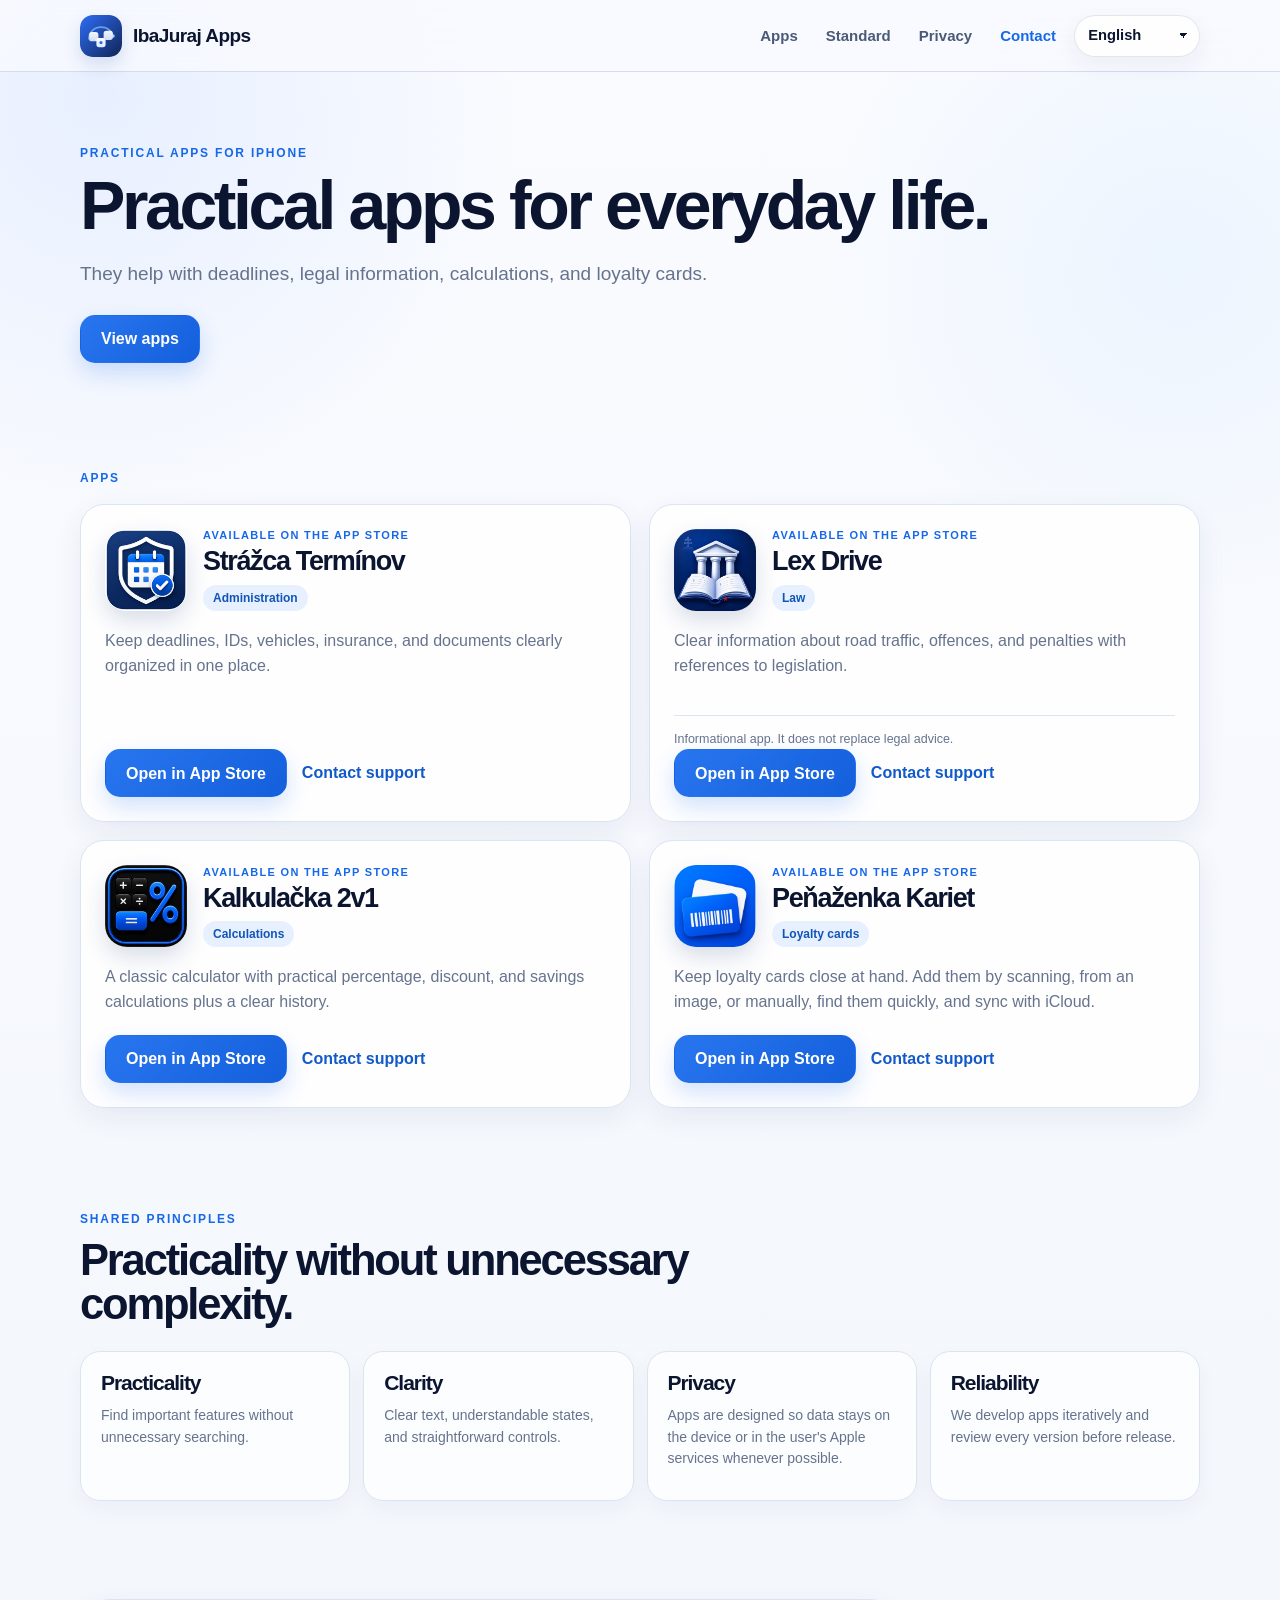
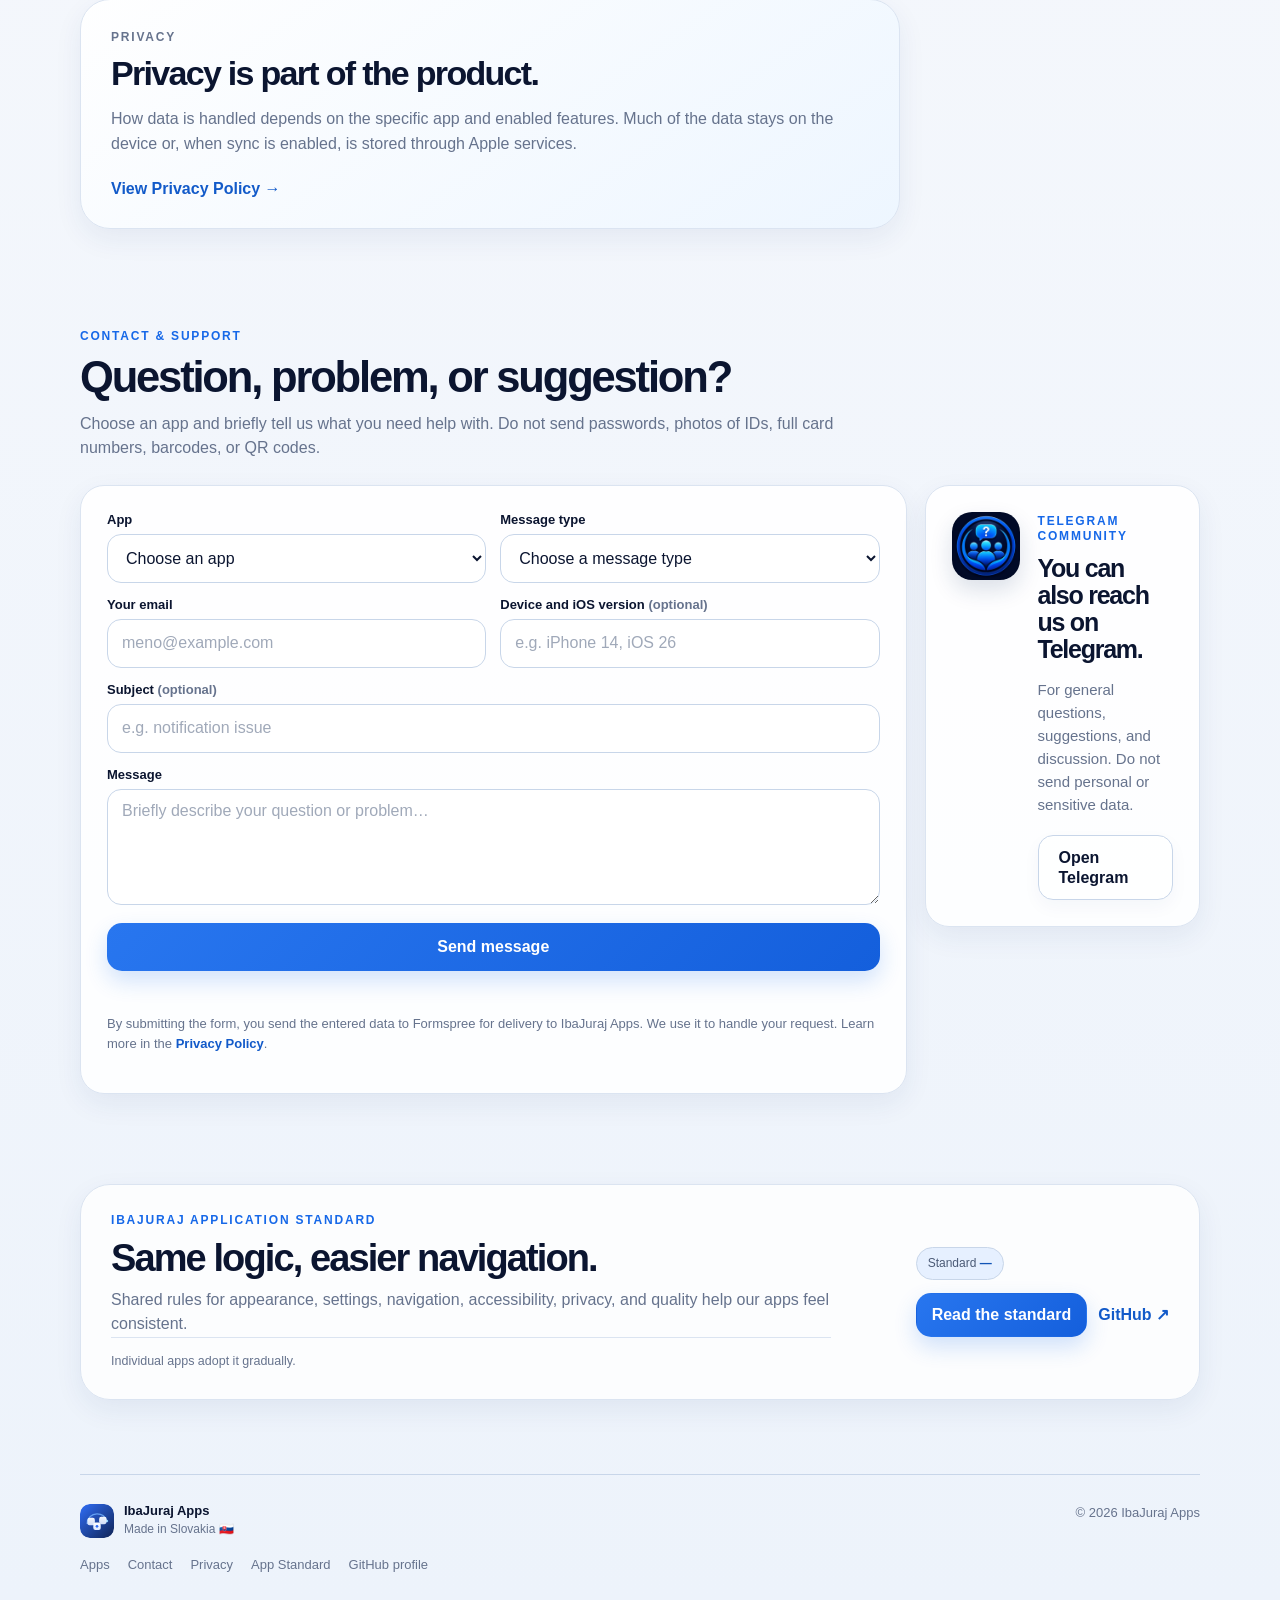
==== index.html @ 0ae75cc3 "fix(web): auto-sync active Standard version without stale static fallbacks" ====
<!DOCTYPE html>
<html lang="sk">
<head>
  <meta charset="utf-8">
  <meta name="viewport" content="width=device-width, initial-scale=1, viewport-fit=cover">
  <meta name="description" content="Praktické aplikácie na každý deň – pre termíny, právnu orientáciu, výpočty a vernostné karty.">
  <meta name="theme-color" content="#f4f7fc">
  <meta name="color-scheme" content="light">
  <meta property="og:type" content="website">
  <meta property="og:locale" content="sk_SK">
  <meta property="og:title" content="IbaJuraj Apps">
  <meta property="og:description" content="Praktické aplikácie na každý deň – pre termíny, právnu orientáciu, výpočty a vernostné karty.">
  <meta property="og:url" content="https://ibajuraj.github.io/">
  <meta property="og:image" content="https://ibajuraj.github.io/assets/ibajuraj-apps-social.png">
  <meta property="og:image:width" content="1200">
  <meta property="og:image:height" content="630">
  <meta property="og:image:alt" content="IbaJuraj Apps – praktické aplikácie pre iPhone">
  <link rel="canonical" href="https://ibajuraj.github.io/">
  <title>IbaJuraj Apps</title>
  <link rel="icon" href="assets/favicon.svg" type="image/svg+xml">
  <link rel="apple-touch-icon" href="assets/apple-touch-icon.png">
  <link rel="stylesheet" href="style.css?v=20260831-penazenka-release">
  <script src="script.js?v=20261022-standard-auto" defer></script>
  <script type="application/ld+json">
  {
    "@context": "https://schema.org",
    "@graph": [
      {
        "@type": "Organization",
        "@id": "https://ibajuraj.github.io/#organization",
        "name": "IbaJuraj Apps",
        "url": "https://ibajuraj.github.io/"
      },
      {
        "@type": "SoftwareApplication",
        "name": "Strážca Termínov",
        "operatingSystem": "iOS",
        "applicationCategory": "UtilitiesApplication",
        "description": "Majte termíny, doklady, vozidlá, poistenia a dokumenty prehľadne na jednom mieste.",
        "url": "https://apps.apple.com/sk/app/str%C3%A1%C5%BEca-term%C3%ADnov/id6779741336",
        "author": { "@id": "https://ibajuraj.github.io/#organization" },
        "offers": { "@type": "Offer", "price": "0", "priceCurrency": "EUR" }
      },
      {
        "@type": "SoftwareApplication",
        "name": "Lex Drive",
        "operatingSystem": "iOS",
        "applicationCategory": "ReferenceApplication",
        "description": "Zrozumiteľné informácie o cestnej premávke, priestupkoch a sankciách s odkazmi na právne predpisy.",
        "url": "https://apps.apple.com/sk/app/lexdrive/id6794546464?l=sk",
        "author": { "@id": "https://ibajuraj.github.io/#organization" },
        "offers": { "@type": "Offer", "price": "0", "priceCurrency": "EUR" }
      },
      {
        "@type": "SoftwareApplication",
        "name": "Kalkulačka 2v1",
        "operatingSystem": "iOS",
        "applicationCategory": "UtilitiesApplication",
        "description": "Klasická kalkulačka a praktické výpočty percent, zliav a úspor s prehľadnou históriou.",
        "url": "https://apps.apple.com/sk/app/kalkula%C4%8Dka-2v1/id6777232702",
        "author": { "@id": "https://ibajuraj.github.io/#organization" },
        "offers": { "@type": "Offer", "price": "0", "priceCurrency": "EUR" }
      },
      {
        "@type": "SoftwareApplication",
        "name": "Peňaženka Kariet",
        "operatingSystem": "iOS",
        "applicationCategory": "UtilitiesApplication",
        "description": "Majte vernostné karty vždy poruke. Pridajte ich naskenovaním, z obrázka alebo ručne a synchronizujte cez iCloud.",
        "url": "https://apps.apple.com/sk/app/pe%C5%88a%C5%BEenka-kariet/id6779166726?l=sk",
        "author": { "@id": "https://ibajuraj.github.io/#organization" },
        "offers": { "@type": "Offer", "price": "0", "priceCurrency": "EUR" }
      }
    ]
  }
  </script>
</head>
<body>
  <a class="skip-link" href="#main-content">Preskočiť na obsah</a>

  <header class="site-header" id="top">
    <nav class="nav" aria-label="Hlavná navigácia">
      <a class="brand" href="#top" aria-label="IbaJuraj Apps – úvod">
        <img src="assets/ibajuraj-logo.svg" alt="" width="44" height="44">
        <span>IbaJuraj Apps</span>
      </a>

      <button class="menu-toggle" type="button" aria-expanded="false" aria-controls="mobile-navigation">
        <span class="menu-toggle-label">Menu</span>
        <span class="menu-icon" aria-hidden="true"><i></i><i></i><i></i></span>
      </button>

      <div class="nav-links" id="mobile-navigation">
        <a href="#apps">Aplikácie</a>
        <a href="#standard">Štandard</a>
        <a href="privacy.html">Súkromie</a>
        <a class="nav-support" href="#support">Kontakt</a>
      </div>
    </nav>
  </header>

  <main id="main-content">
    <section class="section hero" aria-labelledby="hero-title">
      <div class="hero-copy">
        <p class="eyebrow">Praktické aplikácie pre iPhone</p>
        <h1 id="hero-title">Praktické aplikácie na každý deň.</h1>
        <p class="hero-text">Pomôžu s termínmi, právnou orientáciou, výpočtami aj vernostnými kartami.</p>
        <div class="hero-actions">
          <a class="button primary" href="#apps">Pozrieť aplikácie</a>
        </div>
      </div>
    </section>

    <section class="section apps-section" id="apps" aria-labelledby="apps-title">
      <h2 class="visually-hidden" id="apps-title">Aplikácie</h2>
      <p class="eyebrow apps-eyebrow">Aplikácie</p>

      <div class="app-grid">
        <article class="app-card">
          <div class="app-title-row">
            <img class="app-icon" src="assets/strazca-terminov.webp" alt="" width="82" height="82">
            <div class="app-heading-copy">
              <p class="app-status">Dostupné v App Store</p>
              <h3>Strážca Termínov</h3>
              <span class="app-pill">Administratíva</span>
            </div>
          </div>
          <p class="app-lead">Majte termíny, doklady, vozidlá, poistenia a dokumenty prehľadne na jednom mieste.</p>
          <div class="app-actions">
            <a class="button primary app-button"
               href="https://apps.apple.com/sk/app/str%C3%A1%C5%BEca-term%C3%ADnov/id6779741336"
               target="_blank" rel="noopener noreferrer">Otvoriť v App Store</a>
            <a class="support-link" href="#support" data-app="Strážca Termínov">Kontaktovať podporu</a>
          </div>
        </article>

        <article class="app-card">
          <div class="app-title-row">
            <img class="app-icon" src="assets/lexdrive.webp" alt="" width="82" height="82">
            <div class="app-heading-copy">
              <p class="app-status">Dostupné v App Store</p>
              <h3>Lex Drive</h3>
              <span class="app-pill">Právo</span>
            </div>
          </div>
          <p class="app-lead">Zrozumiteľné informácie o cestnej premávke, priestupkoch a sankciách s odkazmi na právne predpisy.</p>
          <p class="app-note">Informačná aplikácia. Nenahrádza právne poradenstvo.</p>
          <div class="app-actions">
            <a class="button primary app-button"
               href="https://apps.apple.com/sk/app/lexdrive/id6794546464?l=sk"
               target="_blank" rel="noopener noreferrer">Otvoriť v App Store</a>
            <a class="support-link" href="#support" data-app="Lex Drive">Kontaktovať podporu</a>
          </div>
        </article>

        <article class="app-card">
          <div class="app-title-row">
            <img class="app-icon" src="assets/kalkulacka-2v1.webp" alt="" width="82" height="82">
            <div class="app-heading-copy">
              <p class="app-status">Dostupné v App Store</p>
              <h3>Kalkulačka 2v1</h3>
              <span class="app-pill">Výpočty</span>
            </div>
          </div>
          <p class="app-lead">Klasická kalkulačka a praktické výpočty percent, zliav a úspor s prehľadnou históriou.</p>
          <div class="app-actions">
            <a class="button primary app-button"
               href="https://apps.apple.com/sk/app/kalkula%C4%8Dka-2v1/id6777232702"
               target="_blank" rel="noopener noreferrer">Otvoriť v App Store</a>
            <a class="support-link" href="#support" data-app="Kalkulačka 2v1">Kontaktovať podporu</a>
          </div>
        </article>

        <article class="app-card">
          <div class="app-title-row">
            <img class="app-icon" src="assets/penazenka-kariet.webp" alt="" width="82" height="82">
            <div class="app-heading-copy">
              <p class="app-status">Dostupné v App Store</p>
              <h3>Peňaženka Kariet</h3>
              <span class="app-pill">Vernostné karty</span>
            </div>
          </div>
          <p class="app-lead">Majte vernostné karty vždy poruke. Pridajte ich naskenovaním, z obrázka alebo ručne, rýchlo ich vyhľadajte a synchronizujte cez iCloud.</p>
          <div class="app-actions">
            <a class="button primary app-button"
               href="https://apps.apple.com/sk/app/pe%C5%88a%C5%BEenka-kariet/id6779166726?l=sk"
               target="_blank" rel="noopener noreferrer">Otvoriť v App Store</a>
            <a class="support-link" href="#support" data-app="Peňaženka Kariet">Kontaktovať podporu</a>
          </div>
        </article>
      </div>
    </section>

    <section class="section principles-section" id="principles" aria-labelledby="principles-title">
      <div class="section-heading compact-heading">
        <div>
          <p class="eyebrow">Spoločné princípy</p>
          <h2 id="principles-title">Praktickosť bez zbytočnej zložitosti.</h2>
        </div>
      </div>
      <div class="principles-grid">
        <article class="principle-card"><h3>Praktickosť</h3><p>Dôležité funkcie nájdete bez zbytočného hľadania.</p></article>
        <article class="principle-card"><h3>Zrozumiteľnosť</h3><p>Jasné texty, zrozumiteľné stavy a prehľadné ovládanie.</p></article>
        <article class="principle-card"><h3>Súkromie</h3><p>Aplikácie sú navrhnuté tak, aby údaje zostávali podľa možnosti v zariadení alebo v používateľových službách Apple.</p></article>
        <article class="principle-card"><h3>Spoľahlivosť</h3><p>Aplikácie vyvíjame postupne a každú verziu pred vydaním kontrolujeme.</p></article>
      </div>
    </section>

    <section class="section privacy-section" aria-label="Ochrana súkromia">
      <article class="privacy-card">
        <p class="eyebrow">Ochrana súkromia</p>
        <h2>Súkromie je súčasť produktu.</h2>
        <p>Spôsob práce s údajmi závisí od konkrétnej aplikácie a zapnutých funkcií. Mnohé údaje zostávajú v zariadení alebo sa pri zapnutej synchronizácii ukladajú prostredníctvom služieb Apple.</p>
        <a class="text-link" href="privacy.html">Zobraziť zásady ochrany súkromia →</a>
      </article>
    </section>

    <section class="section support-section" id="support" aria-labelledby="support-title">
      <div class="support-heading">
        <p class="eyebrow">Kontakt a podpora</p>
        <h2 id="support-title">Otázka, problém alebo návrh?</h2>
        <p>Vyberte aplikáciu a stručne nám napíšte, s čím potrebujete pomôcť. Neposielajte heslá, fotografie dokladov, celé čísla kariet ani čiarové alebo QR kódy.</p>
      </div>

      <div class="support-grid">
        <form class="support-form" id="contact-form" action="https://formspree.io/f/xnjeland" method="POST">
          <input type="hidden" name="_subject" value="Nová správa z webu IbaJuraj Apps">
          <input class="honeypot" type="text" name="_gotcha" tabindex="-1" autocomplete="off" aria-hidden="true">

          <div class="form-two-columns">
            <div class="form-row">
              <label for="app">Aplikácia</label>
              <select id="app" name="aplikacia" required>
                <option value="">Vyberte aplikáciu</option>
                <option value="Strážca Termínov">Strážca Termínov</option>
                <option value="Lex Drive">Lex Drive</option>
                <option value="Kalkulačka 2v1">Kalkulačka 2v1</option>
                <option value="Peňaženka Kariet">Peňaženka Kariet</option>
                <option value="Všeobecná otázka">Všeobecná otázka</option>
              </select>
            </div>

            <div class="form-row">
              <label for="message-type">Typ správy</label>
              <select id="message-type" name="typ_spravy" required>
                <option value="">Vyberte typ správy</option>
                <option value="Otázka k používaniu">Otázka k používaniu</option>
                <option value="Technický problém">Technický problém</option>
                <option value="Nesprávny údaj alebo obsah">Nesprávny údaj alebo obsah</option>
                <option value="Návrh na zlepšenie">Návrh na zlepšenie</option>
                <option value="Ochrana súkromia">Ochrana súkromia</option>
                <option value="Iné">Iné</option>
              </select>
            </div>
          </div>

          <div class="form-two-columns">
            <div class="form-row">
              <label for="email">Váš e-mail</label>
              <input id="email" name="email" type="email" autocomplete="email" placeholder="meno@example.com" required>
            </div>
            <div class="form-row">
              <label for="device">Zariadenie a verzia iOS <span>(nepovinné)</span></label>
              <input id="device" name="zariadenie_a_ios" type="text" placeholder="Napr. iPhone 14, iOS 26">
            </div>
          </div>

          <div class="form-row">
            <label for="subject">Predmet <span>(nepovinné)</span></label>
            <input id="subject" name="predmet" type="text" maxlength="120" placeholder="Napr. problém s upozornením">
          </div>

          <div class="form-row">
            <label for="message">Správa</label>
            <textarea id="message" name="sprava" rows="4" placeholder="Stručne opíšte svoju otázku alebo problém…" required></textarea>
          </div>

          <button class="button primary submit-button" type="submit"><span class="button-label">Odoslať správu</span></button>
          <p class="form-status" id="form-status" role="status" aria-live="polite"></p>
          <p class="noscript-note">Odoslaním formulára odošlete uvedené údaje službe Formspree na doručenie IbaJuraj Apps. Použijeme ich na vybavenie vašej požiadavky. Viac nájdete v <a class="text-link" href="privacy.html">zásadách ochrany súkromia</a>.</p>
          <noscript><p class="noscript-note">Po odoslaní budete presmerovaní na potvrdenie služby Formspree.</p></noscript>
        </form>

        <aside class="telegram-card">
          <img class="telegram-icon" src="assets/telegram-support.webp" alt="Ikona komunity a podpory" width="74" height="74">
          <div>
            <p class="eyebrow">Telegram komunita</p>
            <h3>Napíšte nám aj cez Telegram.</h3>
            <p>Na bežné otázky, návrhy a diskusiu. Neposielajte osobné ani citlivé údaje.</p>
            <a class="button secondary" href="https://t.me/+mEtAJXPMUF9mZjI0" target="_blank" rel="noopener noreferrer">Otvoriť Telegram</a>
          </div>
        </aside>
      </div>
    </section>

    <section class="section developer-standard-section" id="standard" aria-labelledby="standard-title">
      <article class="standard-card">
        <div class="standard-copy">
          <p class="eyebrow">IbaJuraj Application Standard</p>
          <h2 id="standard-title">Rovnaká logika, jednoduchšia orientácia.</h2>
          <p>Spoločné pravidlá pre vzhľad, nastavenia, navigáciu, prístupnosť, súkromie a kvalitu pomáhajú, aby sa naše aplikácie ovládali podobne.</p>
          <p class="app-note">Jednotlivé aplikácie ho zavádzajú postupne.</p>
        </div>
        <div class="standard-meta">
          <div class="version-badge">Štandard <strong data-standard-version aria-live="polite">…</strong></div>
          <div class="standard-actions">
            <a class="button primary" data-standard-document
               href="https://github.com/IbaJuraj/ibajuraj-application-standard/blob/main/IBAJURAJ_APPLICATION_STANDARD.md"
               target="_blank" rel="noopener noreferrer">Prečítať štandard</a>
            <a class="text-link" href="https://github.com/IbaJuraj/ibajuraj-application-standard"
               target="_blank" rel="noopener noreferrer">GitHub ↗</a>
          </div>
        </div>
      </article>
    </section>
  </main>

  <button class="back-to-top" id="back-to-top" type="button" aria-label="Späť hore">↑</button>

  <footer class="footer">
    <div class="footer-brand">
      <img src="assets/ibajuraj-logo.svg" alt="" width="36" height="36">
      <div><strong>IbaJuraj Apps</strong><p>Vytvorené na Slovensku 🇸🇰</p></div>
    </div>
    <div class="footer-meta">
      <p>© <span id="current-year">2026</span> IbaJuraj Apps</p>
    </div>
    <div class="footer-links">
      <a href="#apps">Aplikácie</a>
      <a href="#support">Kontakt</a>
      <a href="privacy.html">Ochrana súkromia</a>
      <a href="https://github.com/IbaJuraj/ibajuraj-application-standard" target="_blank" rel="noopener noreferrer">Štandard aplikácií</a>
      <a href="https://github.com/IbaJuraj" target="_blank" rel="noopener noreferrer">GitHub profil</a>
    </div>
  </footer>
</body>
</html>
---- style.css ----
:root {
  --bg: #f4f7fc;
  --bg-deep: #edf3fb;
  --surface: rgba(255,255,255,.90);
  --surface-solid: #fff;
  --text: #0b1530;
  --muted: #66738d;
  --muted-strong: #4b5a76;
  --line: #dbe4f1;
  --line-strong: #c8d6e9;
  --blue: #1668e8;
  --blue-hover: #0b58cf;
  --blue-soft: #e6f0ff;
  --navy: #0b214d;
  --green: #27c66d;
  --orange: #d87916;
  --shadow-sm: 0 10px 28px rgba(26,63,115,.07);
  --shadow-md: 0 20px 54px rgba(26,63,115,.12);
  --radius-sm: 17px;
  --radius-md: 24px;
  --radius-lg: 30px;
  --container: 1120px;
  --header-height: 72px;
}

* { box-sizing: border-box; }
html { scroll-behavior: smooth; scroll-padding-top: calc(var(--header-height) + 18px); }
body {
  margin: 0;
  min-width: 320px;
  color: var(--text);
  background:
    radial-gradient(circle at 8% 3%, rgba(93,145,255,.11), transparent 26rem),
    radial-gradient(circle at 92% 8%, rgba(81,169,255,.07), transparent 22rem),
    linear-gradient(180deg, #f9fbff 0%, var(--bg) 48%, var(--bg-deep) 100%);
  font-family: -apple-system, BlinkMacSystemFont, "SF Pro Display", "SF Pro Text", "Segoe UI", sans-serif;
  -webkit-font-smoothing: antialiased;
  text-rendering: optimizeLegibility;
}
body.menu-open { overflow: hidden; }
img { display: block; max-width: 100%; }
a { color: inherit; }
button, input, select, textarea { font: inherit; }
button, a { -webkit-tap-highlight-color: transparent; }

.visually-hidden {
  position: absolute !important;
  width: 1px !important;
  height: 1px !important;
  padding: 0 !important;
  margin: -1px !important;
  overflow: hidden !important;
  clip: rect(0, 0, 0, 0) !important;
  white-space: nowrap !important;
  border: 0 !important;
}

.skip-link {
  position: fixed;
  top: 10px;
  left: 10px;
  z-index: 9999;
  transform: translateY(-160%);
  padding: 11px 15px;
  border-radius: 12px;
  background: var(--navy);
  color: #fff;
  text-decoration: none;
  font-weight: 750;
}
.skip-link:focus { transform: translateY(0); }

.site-header {
  position: sticky;
  top: 0;
  z-index: 100;
  height: var(--header-height);
  border-bottom: 1px solid rgba(197,211,230,.72);
  background: rgba(248,250,255,.86);
  backdrop-filter: blur(22px) saturate(150%);
  -webkit-backdrop-filter: blur(22px) saturate(150%);
}
.nav {
  position: relative;
  width: min(calc(100% - 40px), var(--container));
  height: 100%;
  margin: 0 auto;
  display: flex;
  align-items: center;
  justify-content: space-between;
  gap: 24px;
}
.brand {
  display: inline-flex;
  align-items: center;
  gap: 11px;
  color: var(--text);
  text-decoration: none;
  font-size: 19px;
  font-weight: 820;
  letter-spacing: -.03em;
  white-space: nowrap;
}
.brand img { width: 42px; height: 42px; border-radius: 13px; box-shadow: 0 8px 18px rgba(20,77,168,.16); }
.nav-links { display: flex; align-items: center; gap: 4px; }
.nav-links a {
  padding: 9px 12px;
  border-radius: 12px;
  color: var(--muted-strong);
  text-decoration: none;
  font-size: 15px;
  font-weight: 680;
  transition: color .18s ease, background .18s ease;
}
.nav-links a:hover, .nav-links a:focus-visible { color: var(--text); background: rgba(22,104,232,.08); outline: none; }
.nav-links .nav-support { color: var(--blue); }
.menu-toggle { display: none; }

main { overflow: clip; }
.section {
  width: min(calc(100% - 40px), var(--container));
  margin-inline: auto;
  padding-block: 62px;
}
.eyebrow {
  margin: 0 0 11px;
  color: var(--blue);
  font-size: 12px;
  font-weight: 840;
  letter-spacing: .15em;
  line-height: 1.25;
  text-transform: uppercase;
}
h1, h2, h3, p { overflow-wrap: break-word; }
h1, h2, h3 { margin-top: 0; letter-spacing: -.05em; }
h1 { margin-bottom: 20px; font-size: clamp(52px, 6vw, 76px); line-height: .98; }
h2 { margin-bottom: 15px; font-size: clamp(34px, 3.7vw, 48px); line-height: 1.02; }
h3 { margin-bottom: 8px; font-size: 25px; line-height: 1.08; }
p { line-height: 1.54; }

.hero {
  padding-top: 86px;
  padding-bottom: 58px;
}
.hero-copy { max-width: 940px; }
.hero-text { max-width: 760px; margin: 0; color: var(--muted); font-size: 19px; }
.hero-actions, .standard-actions { display: flex; flex-wrap: wrap; gap: 11px; margin-top: 27px; }
.button {
  min-height: 48px;
  padding: 12px 20px;
  border: 1px solid transparent;
  border-radius: 15px;
  display: inline-flex;
  align-items: center;
  justify-content: center;
  gap: 8px;
  color: var(--text);
  text-decoration: none;
  font-weight: 780;
  line-height: 1.2;
  cursor: pointer;
  transition: transform .18s ease, background .18s ease, border-color .18s ease, box-shadow .18s ease;
}
@media (hover: hover) {
  .button:hover { transform: translateY(-2px); }
}
.button:focus-visible { outline: 3px solid rgba(22,104,232,.23); outline-offset: 3px; }
.button.primary { color: #fff; background: linear-gradient(135deg, #2876ef, #145fdc); box-shadow: 0 10px 22px rgba(22,104,232,.19); }
.button.primary:hover { background: linear-gradient(135deg, #1d6ce7, #0e55c9); }
.button.secondary { border-color: var(--line-strong); background: rgba(255,255,255,.78); box-shadow: 0 7px 18px rgba(26,63,115,.04); }
.button.secondary:hover { border-color: #a9bedc; background: #fff; }

.section-heading {
  margin-bottom: 25px;
  display: grid;
  grid-template-columns: 1.2fr .7fr;
  gap: 46px;
  align-items: end;
}
.section-heading h2 { margin-bottom: 0; }
.section-heading > p, .section-heading > div + p { margin: 0 0 3px; color: var(--muted); font-size: 16px; }
.compact-heading { max-width: 820px; display: block; }
.apps-eyebrow { margin-bottom: 18px; }

.app-grid { display: grid; grid-template-columns: 1fr 1fr; gap: 18px; }
.app-card {
  min-width: 0;
  padding: 24px;
  border: 1px solid var(--line);
  border-radius: var(--radius-md);
  background: rgba(255,255,255,.88);
  box-shadow: var(--shadow-sm);
  display: flex;
  flex-direction: column;
  transition: transform .2s ease, box-shadow .2s ease, border-color .2s ease;
}
@media (hover: hover) {
  .app-card:hover { transform: translateY(-3px); box-shadow: var(--shadow-md); border-color: #bfd1ea; }
}
.app-card-development { background: linear-gradient(145deg, rgba(239,246,255,.94), rgba(255,255,255,.9)); border-color: #c4d8f5; }
.app-title-row { display: flex; align-items: center; gap: 16px; }
.app-icon { width: 82px; height: 82px; flex: 0 0 auto; border-radius: 22px; box-shadow: 0 10px 22px rgba(17,53,104,.16); }
.app-heading-copy { min-width: 0; }
.app-status { margin: 0 0 5px; color: var(--blue); font-size: 11px; line-height: 1.2; font-weight: 840; letter-spacing: .12em; text-transform: uppercase; }
.app-status-development { color: var(--orange); }
.app-title-row h3 { margin-bottom: 8px; font-size: 27px; }
.app-pill { display: inline-flex; padding: 6px 10px; border-radius: 999px; background: var(--blue-soft); color: #1255b6; font-size: 12px; font-weight: 780; }
.app-lead { margin: 18px 0 20px; color: var(--muted); font-size: 16px; }
.app-actions { margin-top: auto; display: flex; flex-wrap: wrap; align-items: center; gap: 10px 15px; }
.app-button { min-width: 174px; }
.support-link, .text-link { color: #125ac9; text-decoration: none; font-weight: 770; }
.support-link:hover, .text-link:hover { text-decoration: underline; text-underline-offset: 4px; }
.app-note { margin: 17px 0 0; padding-top: 14px; border-top: 1px solid var(--line); color: var(--muted); font-size: 12.5px; }

.principles-section { padding-top: 54px; padding-bottom: 46px; }
.principles-grid { display: grid; grid-template-columns: repeat(4, 1fr); gap: 13px; }
.principle-card { min-height: 150px; padding: 20px; border: 1px solid var(--line); border-radius: 20px; background: rgba(255,255,255,.77); box-shadow: 0 8px 22px rgba(26,63,115,.045); }
.principle-card h3 { margin: 0 0 10px; font-size: 21px; }
.principle-card p { margin: 0; color: var(--muted); font-size: 14px; }

.privacy-section { padding-top: 26px; padding-bottom: 24px; }
.standard-card, .privacy-card { border-radius: var(--radius-lg); }
.standard-card {
  padding: 28px 30px;
  border: 1px solid var(--line);
  background: rgba(255,255,255,.82);
  box-shadow: var(--shadow-sm);
  display: grid;
  grid-template-columns: minmax(0, 1fr) auto;
  gap: 28px;
  align-items: center;
}
.version-badge { width: fit-content; padding: 7px 11px; border: 1px solid var(--line-strong); border-radius: 999px; background: var(--blue-soft); color: var(--muted-strong); font-size: 12px; line-height: 1.35; }
.version-badge strong { color: #1255b6; }
.standard-copy { max-width: 720px; }
.standard-card h2 { margin-bottom: 10px; font-size: clamp(27px, 3vw, 38px); }
.standard-card p:not(.eyebrow) { margin: 0; color: var(--muted); }
.standard-meta { min-width: 220px; display: grid; gap: 13px; justify-items: start; }
.standard-actions { margin-top: 0; align-items: center; }
.standard-actions .button { min-height: 44px; padding: 10px 15px; }
.developer-standard-section { padding-top: 22px; padding-bottom: 42px; }
.privacy-card { max-width: 820px; padding: 30px; border: 1px solid var(--line); background: linear-gradient(145deg, rgba(255,255,255,.94), rgba(237,246,255,.92)); box-shadow: var(--shadow-sm); }
.privacy-card h2 { font-size: 34px; }
.privacy-card p { color: var(--muted); }
.privacy-card .text-link { display: inline-block; margin-top: 8px; }

.support-section { padding-top: 48px; padding-bottom: 38px; }
.support-heading { margin-bottom: 24px; max-width: 820px; }
.support-heading h2 { margin-bottom: 12px; }
.support-heading > p:last-child { max-width: 760px; margin: 0; color: var(--muted); font-size: 16px; }
.support-grid { display: grid; grid-template-columns: minmax(0, 1.5fr) minmax(260px, .5fr); gap: 18px; align-items: start; }
.support-form, .telegram-card { border: 1px solid var(--line); border-radius: var(--radius-md); background: rgba(255,255,255,.9); box-shadow: var(--shadow-sm); }
.support-form { padding: 26px; }
.form-two-columns { display: grid; grid-template-columns: 1fr 1fr; gap: 14px; }
.form-row { margin-bottom: 14px; }
.form-row label { display: block; margin-bottom: 7px; font-size: 13px; font-weight: 780; }
.form-row label span { color: var(--muted); font-weight: 600; }
.form-row input, .form-row select, .form-row textarea {
  width: 100%;
  min-height: 49px;
  padding: 12px 14px;
  border: 1.5px solid var(--line-strong);
  border-radius: 14px;
  background: rgba(255,255,255,.94);
  color: var(--text);
  outline: none;
  transition: border .18s ease, box-shadow .18s ease, background .18s ease;
}
.form-row textarea { min-height: 116px; resize: vertical; }
.form-row input:focus, .form-row select:focus, .form-row textarea:focus { border-color: var(--blue); box-shadow: 0 0 0 4px rgba(22,104,232,.1); background: #fff; }
.form-row input::placeholder, .form-row textarea::placeholder { color: #a0a9b9; }
.submit-button { width: 100%; border: 0; }
.submit-button:disabled { opacity: .58; cursor: wait; transform: none; }
.form-status { min-height: 20px; margin: 10px 0 0; font-size: 13px; font-weight: 650; }
.form-status.success { color: #147b45; }
.form-status.error { color: #b3261e; }
.honeypot { position: absolute !important; left: -9999px !important; width: 1px !important; height: 1px !important; opacity: 0 !important; }
.noscript-note { color: var(--muted); font-size: 13px; }
.telegram-card { padding: 26px; display: flex; gap: 18px; align-items: flex-start; }
.telegram-icon { width: 68px; height: 68px; flex: 0 0 auto; border-radius: 20px; box-shadow: 0 10px 22px rgba(17,53,104,.15); }
.telegram-card .eyebrow { margin-top: 2px; }
.telegram-card h3 { font-size: 25px; }
.telegram-card p:not(.eyebrow) { color: var(--muted); font-size: 15px; }
.telegram-card .button { margin-top: 4px; }
.telegram-actions { display: flex; flex-wrap: wrap; gap: 10px; align-items: stretch; }
.telegram-actions .button { min-width: 175px; text-align: center; white-space: normal; }

.back-to-top {
  position: fixed;
  right: max(20px, calc((100vw - var(--container)) / 2 - 66px));
  bottom: 22px;
  z-index: 80;
  width: 46px;
  height: 46px;
  border: 0;
  border-radius: 50%;
  background: #111b34;
  color: #fff;
  font-size: 21px;
  box-shadow: 0 11px 24px rgba(8,22,51,.22);
  cursor: pointer;
  opacity: 0;
  pointer-events: none;
  transform: translateY(10px);
  transition: opacity .18s ease, transform .18s ease, background .18s ease;
}
.back-to-top.is-visible { opacity: 1; pointer-events: auto; transform: translateY(0); }
.back-to-top:hover { background: var(--blue); }

.footer {
  width: min(calc(100% - 40px), var(--container));
  margin: 18px auto 0;
  padding: 28px 0 calc(32px + env(safe-area-inset-bottom));
  border-top: 1px solid var(--line-strong);
  display: grid;
  grid-template-columns: 1fr auto;
  gap: 18px 36px;
  color: var(--muted);
  font-size: 13px;
}
.footer-brand { display: flex; align-items: center; gap: 10px; color: var(--text); }
.footer-brand img { width: 34px; height: 34px; border-radius: 10px; }
.footer-brand strong { display: block; }
.footer-brand p { margin: 2px 0 0; color: var(--muted); font-size: 12px; }
.footer-meta { text-align: right; }
.footer-meta p { margin: 0; line-height: 1.5; }
.footer-links { grid-column: 1 / -1; display: flex; flex-wrap: wrap; gap: 10px 18px; }
.footer-links a { color: var(--muted); text-decoration: none; }
.footer-links a:hover { color: var(--blue); }

/* Privacy */
.legal-page { min-height: calc(100vh - var(--header-height)); }
.legal-hero { padding-top: 66px; padding-bottom: 24px; }
.legal-hero h1 { max-width: 820px; font-size: clamp(48px, 5vw, 66px); }
.legal-intro { max-width: 760px; margin: 0; color: var(--muted); font-size: 18px; }
.legal-grid { padding-top: 22px; display: grid; grid-template-columns: 1fr 1fr; gap: 16px; }
.legal-card { padding: 26px; border: 1px solid var(--line); border-radius: var(--radius-md); background: rgba(255,255,255,.88); box-shadow: var(--shadow-sm); }
.legal-card h2 { margin-bottom: 9px; font-size: 27px; }
.legal-card p { margin: 0; color: var(--muted); font-size: 15px; }
.legal-card ul { margin: 14px 0 0; padding-left: 21px; color: var(--muted); }
.legal-card li { padding-left: 3px; font-size: 15px; line-height: 1.55; }
.legal-card li + li { margin-top: 7px; }
.legal-card-wide { grid-column: 1 / -1; }
.legal-status { display: inline-flex; margin-bottom: 12px; padding: 6px 9px; border-radius: 999px; background: #fff4df; color: #8a5415; font-size: 11px; font-weight: 820; letter-spacing: .08em; text-transform: uppercase; }
.legal-updated { width: min(calc(100% - 40px), var(--container)); margin: 0 auto; padding: 8px 0 20px; color: var(--muted); font-size: 13px; }

@media (max-width: 960px) {
  .section-heading { grid-template-columns: 1fr; gap: 10px; align-items: start; }
  .principles-grid { grid-template-columns: 1fr 1fr; }
  .support-grid { grid-template-columns: 1fr; }
  .telegram-card { align-items: center; }
  .standard-card { grid-template-columns: 1fr; gap: 20px; }
  .standard-meta { min-width: 0; }
}

@media (max-width: 760px) {
  :root { --header-height: 70px; --radius-lg: 27px; }
  .site-header { padding-left: env(safe-area-inset-left); padding-right: env(safe-area-inset-right); }
  .nav { width: min(calc(100% - 30px), var(--container)); }
  .brand { font-size: 18px; }
  .brand img { width: 41px; height: 41px; }
  .menu-toggle {
    display: inline-flex;
    align-items: center;
    gap: 9px;
    min-height: 44px;
    padding: 9px 12px;
    border: 1px solid var(--line);
    border-radius: 13px;
    background: rgba(255,255,255,.82);
    color: var(--text);
    font-size: 14px;
    font-weight: 740;
  }
  .menu-icon { width: 19px; display: grid; gap: 4px; }
  .menu-icon i { display: block; width: 100%; height: 2px; border-radius: 4px; background: currentColor; transition: transform .18s ease, opacity .18s ease; }
  .menu-toggle[aria-expanded="true"] .menu-icon i:nth-child(1) { transform: translateY(6px) rotate(45deg); }
  .menu-toggle[aria-expanded="true"] .menu-icon i:nth-child(2) { opacity: 0; }
  .menu-toggle[aria-expanded="true"] .menu-icon i:nth-child(3) { transform: translateY(-6px) rotate(-45deg); }
  .nav-links {
    position: fixed;
    top: calc(var(--header-height) + 8px);
    left: 15px;
    right: 15px;
    padding: 11px;
    border: 1px solid var(--line);
    border-radius: 19px;
    background: rgba(255,255,255,.98);
    box-shadow: var(--shadow-md);
    display: grid;
    gap: 2px;
    opacity: 0;
    visibility: hidden;
    pointer-events: none;
    transform: translateY(-8px) scale(.98);
    transform-origin: top right;
    transition: opacity .18s ease, transform .18s ease, visibility .18s ease;
    max-height: calc(100dvh - var(--header-height) - 24px);
    overflow-y: auto;
    overscroll-behavior: contain;
  }
  .nav-links.is-open { opacity: 1; visibility: visible; pointer-events: auto; transform: translateY(0) scale(1); }
  .nav-links a { min-height: 46px; padding: 12px 13px; display: flex; align-items: center; font-size: 16px; }
  .nav-links .nav-support { margin-top: 3px; background: var(--blue); color: #fff; justify-content: center; }

  .section { width: min(calc(100% - 28px), var(--container)); padding-block: 46px; }
  .hero { padding-top: 46px; padding-bottom: 34px; }
  h1 { font-size: clamp(40px, 10.8vw, 52px); line-height: 1; margin-bottom: 17px; }
  h2 { font-size: clamp(31px, 8.8vw, 40px); }
  h3 { font-size: 23px; }
  .hero-text { font-size: 17px; }
  .hero-actions { display: grid; grid-template-columns: 1fr; margin-top: 22px; }
  .hero-actions .button { width: 100%; }

  .section-heading { margin-bottom: 20px; }
  .section-heading > p, .section-heading > div + p { font-size: 15px; }
  .app-grid { grid-template-columns: 1fr; gap: 14px; }
  .app-card { padding: 19px; }
  .app-title-row { gap: 13px; }
  .app-icon { width: 70px; height: 70px; border-radius: 20px; }
  .app-title-row h3 { font-size: 24px; }
  .app-status { font-size: 10px; }
  .app-lead { margin: 17px 0 18px; font-size: 15px; }
  .app-actions { display: grid; grid-template-columns: 1fr; text-align: center; }
  .app-button { width: 100%; min-width: 0; }
  .support-link { padding: 6px; }

  .principles-section { padding-top: 40px; padding-bottom: 34px; }
  .principles-grid { grid-template-columns: 1fr 1fr; gap: 10px; }
  .principle-card { min-height: 148px; padding: 17px; }
  .principle-card h3 { font-size: 19px; }
  .principle-card p { font-size: 13px; }

  .privacy-section { padding-top: 12px; padding-bottom: 16px; }
  .standard-card, .privacy-card { padding: 22px; }
  .standard-card h2, .privacy-card h2 { font-size: 31px; }
  .standard-actions { margin-top: 0; }
  .developer-standard-section { padding-top: 12px; padding-bottom: 34px; }

  .support-section { padding-top: 42px; padding-bottom: 32px; }
  .support-heading > p:last-child { font-size: 15px; }
  .support-form { padding: 20px; }
  .form-two-columns { grid-template-columns: 1fr; gap: 0; }
  .form-row { margin-bottom: 13px; }
  .form-row input, .form-row select, .form-row textarea { min-height: 48px; border-radius: 13px; }
  .form-row input, .form-row select, .form-row textarea { font-size: 16px; }
  .form-row textarea { min-height: 110px; }
  .telegram-card { padding: 20px; align-items: flex-start; }
  .telegram-icon { width: 62px; height: 62px; border-radius: 18px; }
  .telegram-card h3 { font-size: 23px; }
  .telegram-card p:not(.eyebrow) { font-size: 14px; }

  .back-to-top { display: none; }
  .footer { width: min(calc(100% - 28px), var(--container)); margin-top: 8px; padding-top: 25px; grid-template-columns: 1fr; gap: 17px; }
  .footer-meta { text-align: left; }
  .footer-links { grid-column: auto; display: grid; grid-template-columns: 1fr 1fr; gap: 4px 17px; }
  .footer-links a { min-height: 44px; display: flex; align-items: center; }

  .legal-hero { padding-top: 46px; padding-bottom: 12px; }
  .legal-hero h1 { font-size: clamp(42px, 11.4vw, 54px); }
  .legal-intro { font-size: 16px; }
  .legal-grid { padding-top: 14px; grid-template-columns: 1fr; gap: 13px; }
  .legal-card, .legal-card-wide { grid-column: auto; padding: 21px; }
  .legal-card h2 { font-size: 24px; }
  .legal-updated { width: min(calc(100% - 28px), var(--container)); }
}

@media (max-width: 430px) {
  .menu-toggle-label { position: absolute; width: 1px; height: 1px; overflow: hidden; clip: rect(0 0 0 0); white-space: nowrap; }
  .menu-toggle { width: 44px; justify-content: center; padding-inline: 11px; }
  .section { width: min(calc(100% - 22px), var(--container)); }
  .hero { padding-top: 38px; }
  h1 { font-size: clamp(38px, 10.8vw, 46px); }
  h2 { font-size: clamp(30px, 8.7vw, 37px); }
  .eyebrow { font-size: 10.5px; letter-spacing: .14em; }
  .standard-actions { display: grid; justify-items: stretch; width: 100%; }
  .standard-actions .button { width: 100%; }
  .standard-actions .text-link { padding: 8px 4px; text-align: center; }
  .principle-card { padding: 15px; min-height: 145px; }
  .principle-card h3 { font-size: 18px; }
  .principle-card p { font-size: 12.5px; line-height: 1.45; }
  .telegram-card { display: block; }
  .telegram-icon { margin-bottom: 18px; }
  .telegram-card .button { width: 100%; }
  .footer-links { grid-template-columns: 1fr; }
}

@media (max-height: 540px) and (max-width: 760px) {
  .nav-links { top: calc(var(--header-height) + 4px); }
}

@media (max-width: 380px) {
  .principles-grid { grid-template-columns: 1fr; }
  .principle-card { min-height: 0; }
  .app-title-row { align-items: flex-start; }
  .app-icon { width: 64px; height: 64px; border-radius: 18px; }
  .app-title-row h3 { font-size: 22px; }
}

@media (prefers-reduced-motion: reduce) {
  html { scroll-behavior: auto; }
  *, *::before, *::after { animation-duration: .01ms !important; animation-iteration-count: 1 !important; transition-duration: .01ms !important; }
}

/* IbaJuraj Apps — desktop/mobile polish overrides */

@media (min-width: 761px) {
  .section {
    padding-block: 56px;
  }

  .hero {
    padding-top: 74px;
    padding-bottom: 52px;
  }

  h1 {
    font-size: clamp(48px, 5.4vw, 68px);
  }

  h2 {
    font-size: clamp(32px, 3.4vw, 44px);
  }

  .legal-hero h1 {
    font-size: clamp(46px, 4.7vw, 60px);
  }

  .principles-section {
    padding-top: 48px;
    padding-bottom: 42px;
  }

  .support-section {
    padding-top: 44px;
    padding-bottom: 34px;
  }
}

@media (max-width: 430px) {
  .principle-card p {
    font-size: 13px;
  }

  .footer {
    padding-top: 22px;
    gap: 12px;
  }

  .footer-links {
    gap: 2px 14px;
  }
}
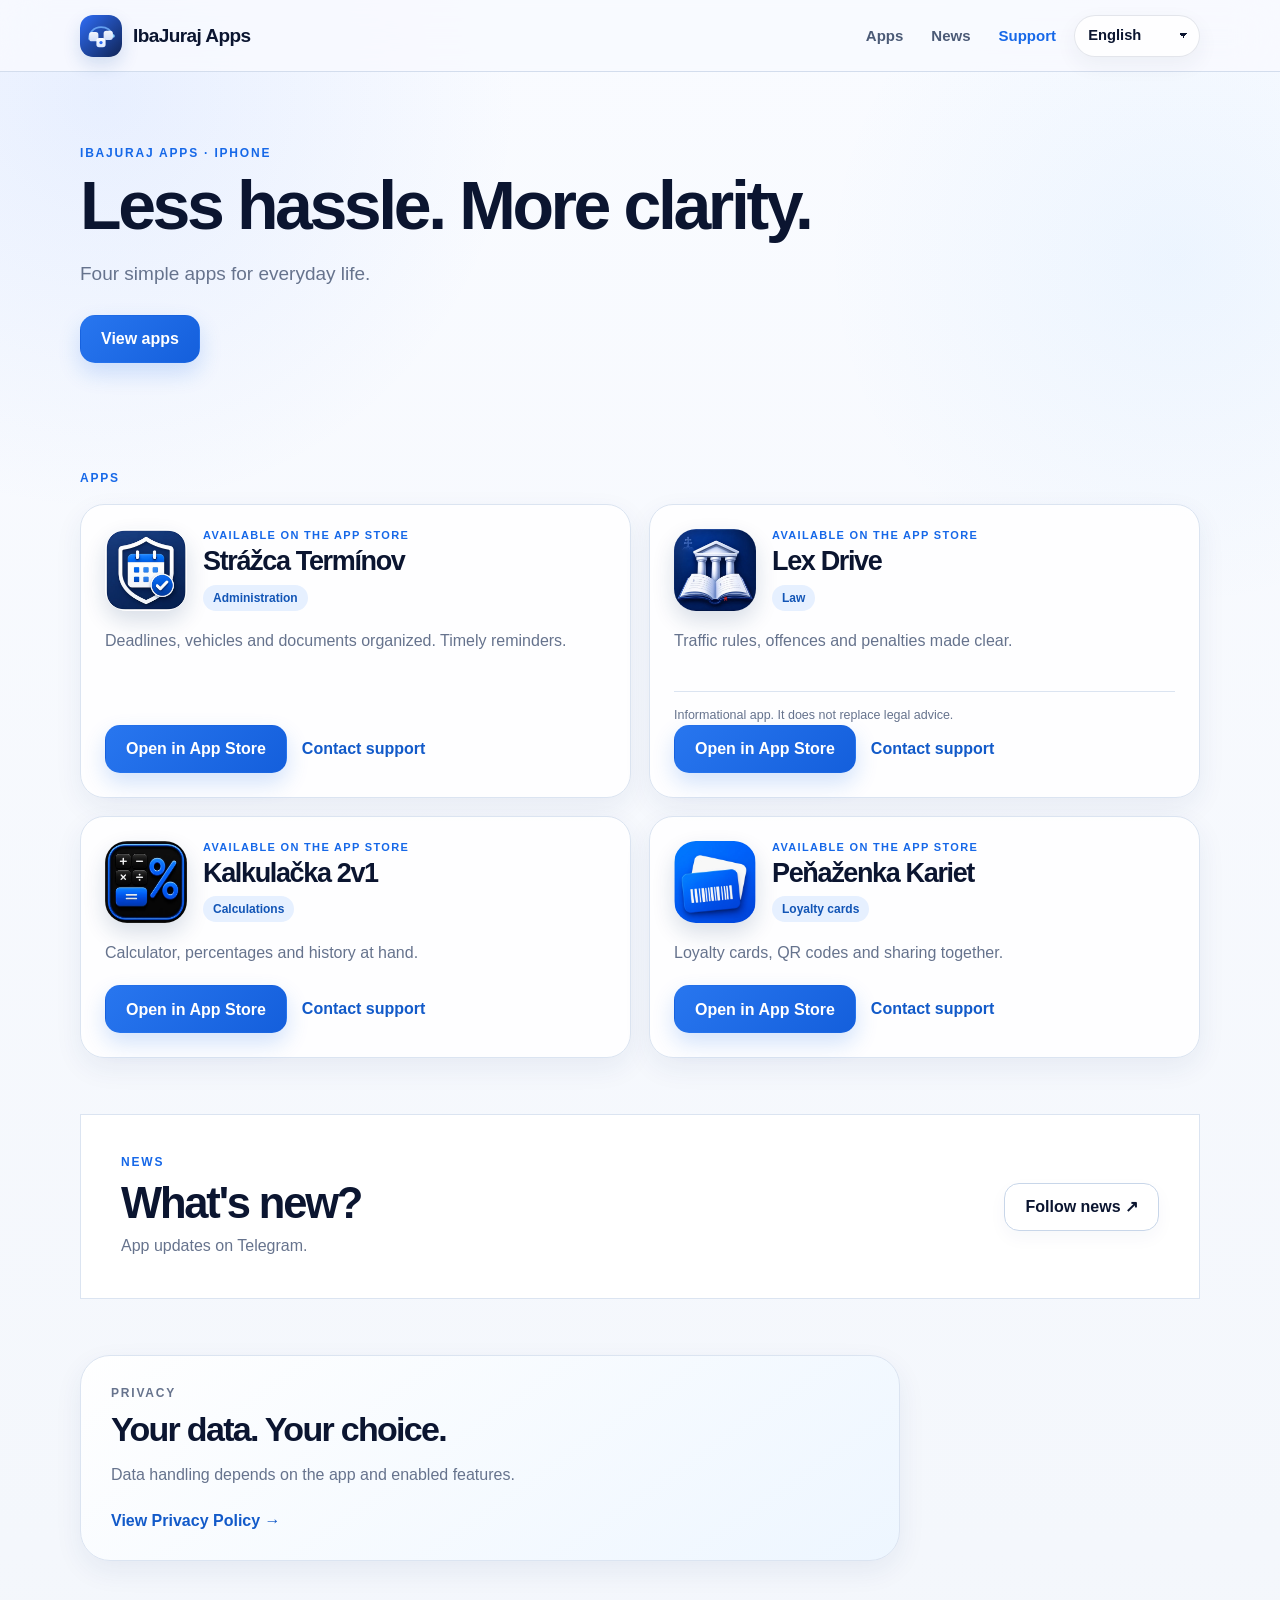
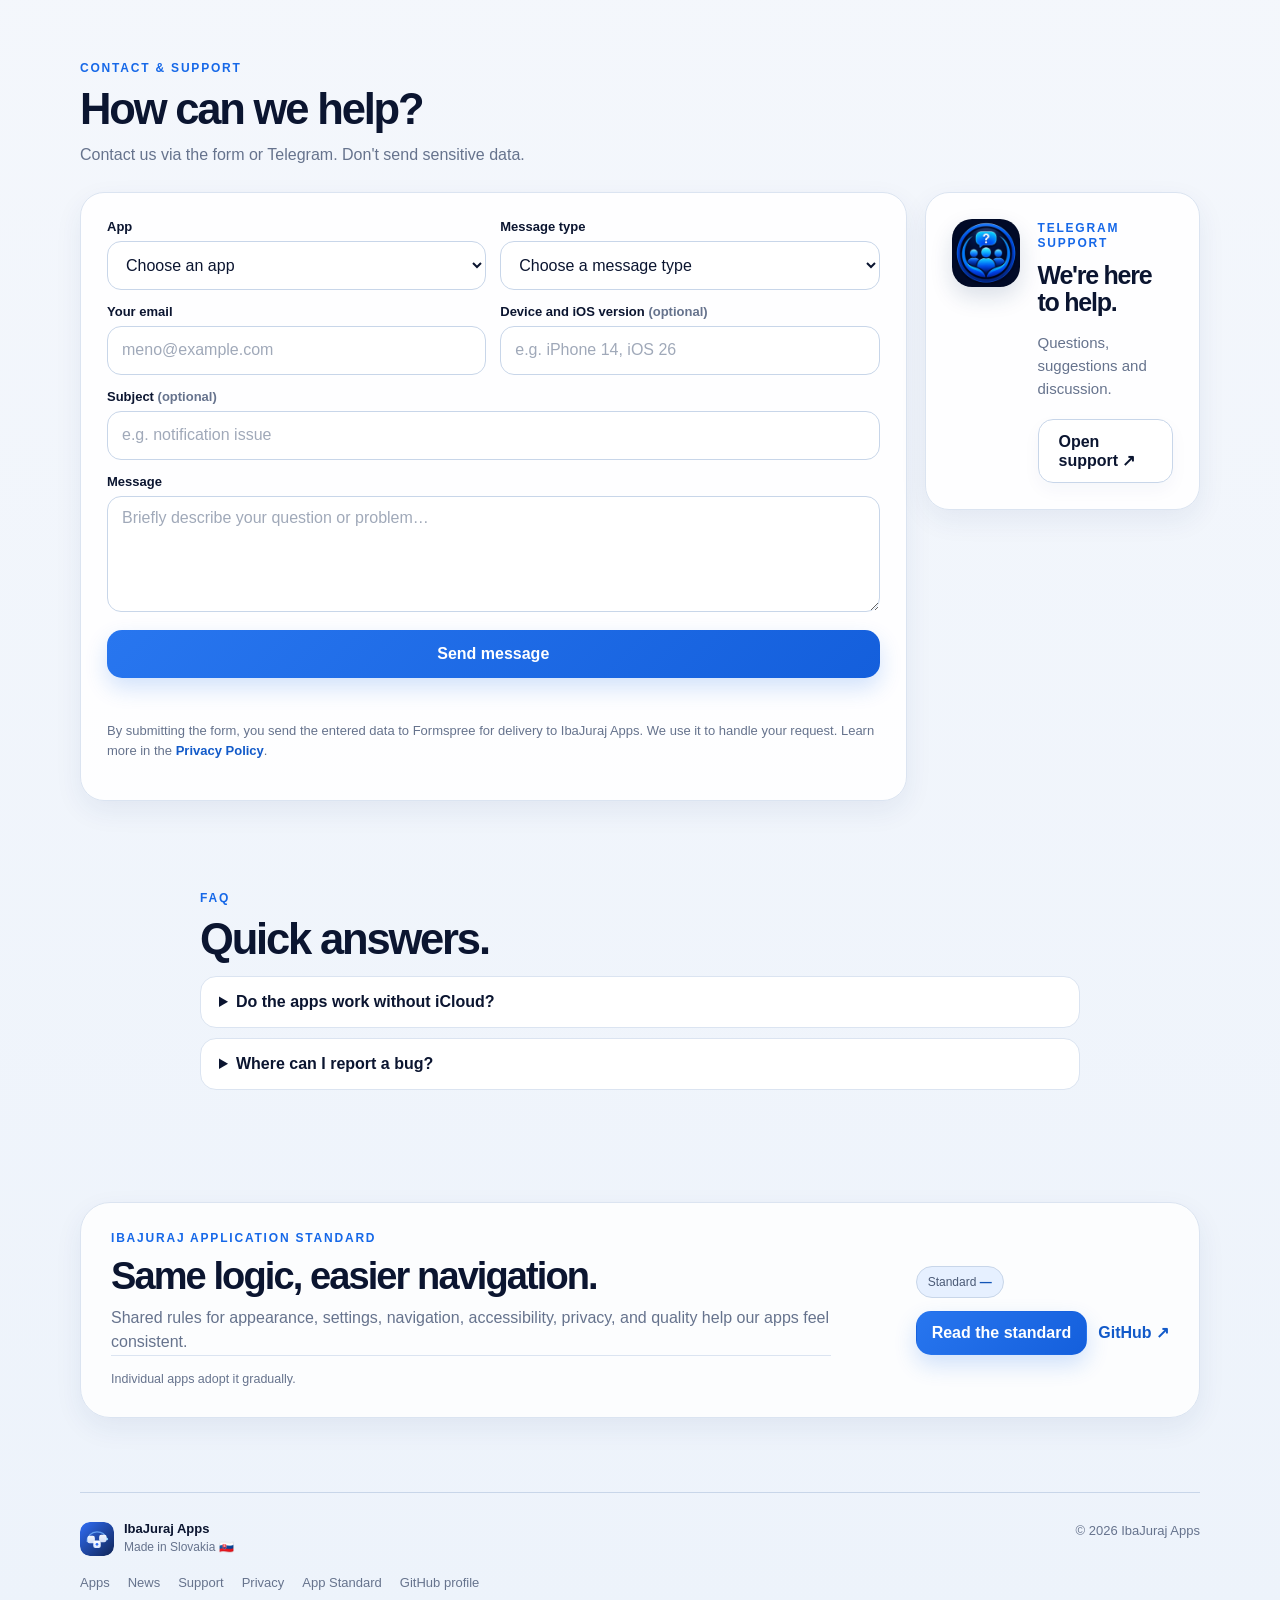
==== commit 06ef186d: "feat(web): concise four-app showcase, news/support and verified gallery hooks" ====
--- a/index.html
+++ b/index.html
@@ -20,7 +20,7 @@
   <link rel="icon" href="assets/favicon.svg" type="image/svg+xml">
   <link rel="apple-touch-icon" href="assets/apple-touch-icon.png">
   <link rel="stylesheet" href="style.css?v=20260831-penazenka-release">
-  <script src="script.js?v=20261022-standard-auto" defer></script>
+  <script src="script.js?v=20261022-minimal-site" defer></script>
   <script type="application/ld+json">
   {
     "@context": "https://schema.org",
@@ -92,9 +92,8 @@
 
       <div class="nav-links" id="mobile-navigation">
         <a href="#apps">Aplikácie</a>
-        <a href="#standard">Štandard</a>
-        <a href="privacy.html">Súkromie</a>
-        <a class="nav-support" href="#support">Kontakt</a>
+        <a href="#novinky">Novinky</a>
+        <a class="nav-support" href="#support">Podpora</a>
       </div>
     </nav>
   </header>
@@ -102,9 +101,9 @@
   <main id="main-content">
     <section class="section hero" aria-labelledby="hero-title">
       <div class="hero-copy">
-        <p class="eyebrow">Praktické aplikácie pre iPhone</p>
-        <h1 id="hero-title">Praktické aplikácie na každý deň.</h1>
-        <p class="hero-text">Pomôžu s termínmi, právnou orientáciou, výpočtami aj vernostnými kartami.</p>
+        <p class="eyebrow">IbaJuraj Apps · iPhone</p>
+        <h1 id="hero-title">Menej starostí. Viac prehľadu.</h1>
+        <p class="hero-text">Štyri jednoduché aplikácie na každý deň.</p>
         <div class="hero-actions">
           <a class="button primary" href="#apps">Pozrieť aplikácie</a>
         </div>
@@ -125,7 +124,8 @@
               <span class="app-pill">Administratíva</span>
             </div>
           </div>
-          <p class="app-lead">Majte termíny, doklady, vozidlá, poistenia a dokumenty prehľadne na jednom mieste.</p>
+          <p class="app-lead">Termíny, vozidlá a dokumenty prehľadne. Upozornenia v správny čas.</p>
+          <div class="app-gallery" data-gallery="strazca-terminov" aria-label="Ukážky aplikácie Strážca Termínov" hidden></div>
           <div class="app-actions">
             <a class="button primary app-button"
                href="https://apps.apple.com/sk/app/str%C3%A1%C5%BEca-term%C3%ADnov/id6779741336"
@@ -143,7 +143,8 @@
               <span class="app-pill">Právo</span>
             </div>
           </div>
-          <p class="app-lead">Zrozumiteľné informácie o cestnej premávke, priestupkoch a sankciách s odkazmi na právne predpisy.</p>
+          <p class="app-lead">Dopravné pravidlá, priestupky a sankcie zrozumiteľne.</p>
+          <div class="app-gallery" data-gallery="lexdrive" aria-label="Ukážky aplikácie Lex Drive" hidden></div>
           <p class="app-note">Informačná aplikácia. Nenahrádza právne poradenstvo.</p>
           <div class="app-actions">
             <a class="button primary app-button"
@@ -162,7 +163,8 @@
               <span class="app-pill">Výpočty</span>
             </div>
           </div>
-          <p class="app-lead">Klasická kalkulačka a praktické výpočty percent, zliav a úspor s prehľadnou históriou.</p>
+          <p class="app-lead">Kalkulačka, percentá a história výpočtov poruke.</p>
+          <div class="app-gallery" data-gallery="jurajcalc" aria-label="Ukážky aplikácie Kalkulačka 2v1" hidden></div>
           <div class="app-actions">
             <a class="button primary app-button"
                href="https://apps.apple.com/sk/app/kalkula%C4%8Dka-2v1/id6777232702"
@@ -180,7 +182,8 @@
               <span class="app-pill">Vernostné karty</span>
             </div>
           </div>
-          <p class="app-lead">Majte vernostné karty vždy poruke. Pridajte ich naskenovaním, z obrázka alebo ručne, rýchlo ich vyhľadajte a synchronizujte cez iCloud.</p>
+          <p class="app-lead">Vernostné karty, QR kódy a zdieľanie v jednom.</p>
+          <div class="app-gallery" data-gallery="penazenka-kariet" aria-label="Ukážky aplikácie Peňaženka Kariet" hidden></div>
           <div class="app-actions">
             <a class="button primary app-button"
                href="https://apps.apple.com/sk/app/pe%C5%88a%C5%BEenka-kariet/id6779166726?l=sk"
@@ -191,26 +194,16 @@
       </div>
     </section>
 
-    <section class="section principles-section" id="principles" aria-labelledby="principles-title">
-      <div class="section-heading compact-heading">
-        <div>
-          <p class="eyebrow">Spoločné princípy</p>
-          <h2 id="principles-title">Praktickosť bez zbytočnej zložitosti.</h2>
-        </div>
-      </div>
-      <div class="principles-grid">
-        <article class="principle-card"><h3>Praktickosť</h3><p>Dôležité funkcie nájdete bez zbytočného hľadania.</p></article>
-        <article class="principle-card"><h3>Zrozumiteľnosť</h3><p>Jasné texty, zrozumiteľné stavy a prehľadné ovládanie.</p></article>
-        <article class="principle-card"><h3>Súkromie</h3><p>Aplikácie sú navrhnuté tak, aby údaje zostávali podľa možnosti v zariadení alebo v používateľových službách Apple.</p></article>
-        <article class="principle-card"><h3>Spoľahlivosť</h3><p>Aplikácie vyvíjame postupne a každú verziu pred vydaním kontrolujeme.</p></article>
-      </div>
+    <section class="section news-section" id="novinky" aria-labelledby="news-title">
+      <div><p class="eyebrow">Novinky</p><h2 id="news-title">Čo je nové?</h2><p>Aktualizácie našich aplikácií na Telegrame.</p></div>
+      <a class="button secondary" href="https://t.me/IbaJurajApps" target="_blank" rel="noopener noreferrer">Sledovať novinky ↗</a>
     </section>
 
     <section class="section privacy-section" aria-label="Ochrana súkromia">
       <article class="privacy-card">
         <p class="eyebrow">Ochrana súkromia</p>
-        <h2>Súkromie je súčasť produktu.</h2>
-        <p>Spôsob práce s údajmi závisí od konkrétnej aplikácie a zapnutých funkcií. Mnohé údaje zostávajú v zariadení alebo sa pri zapnutej synchronizácii ukladajú prostredníctvom služieb Apple.</p>
+        <h2>Vaše údaje. Vaša kontrola.</h2>
+        <p>Spracovanie údajov závisí od aplikácie a zapnutých funkcií.</p>
         <a class="text-link" href="privacy.html">Zobraziť zásady ochrany súkromia →</a>
       </article>
     </section>
@@ -218,8 +211,8 @@
     <section class="section support-section" id="support" aria-labelledby="support-title">
       <div class="support-heading">
         <p class="eyebrow">Kontakt a podpora</p>
-        <h2 id="support-title">Otázka, problém alebo návrh?</h2>
-        <p>Vyberte aplikáciu a stručne nám napíšte, s čím potrebujete pomôcť. Neposielajte heslá, fotografie dokladov, celé čísla kariet ani čiarové alebo QR kódy.</p>
+        <h2 id="support-title">Ako vám pomôžeme?</h2>
+        <p>Napíšte nám cez formulár alebo Telegram. Neposielajte citlivé údaje.</p>
       </div>
 
       <div class="support-grid">
@@ -284,13 +277,19 @@
         <aside class="telegram-card">
           <img class="telegram-icon" src="assets/telegram-support.webp" alt="Ikona komunity a podpory" width="74" height="74">
           <div>
-            <p class="eyebrow">Telegram komunita</p>
-            <h3>Napíšte nám aj cez Telegram.</h3>
-            <p>Na bežné otázky, návrhy a diskusiu. Neposielajte osobné ani citlivé údaje.</p>
-            <a class="button secondary" href="https://t.me/+mEtAJXPMUF9mZjI0" target="_blank" rel="noopener noreferrer">Otvoriť Telegram</a>
+            <p class="eyebrow">Telegram podpora</p>
+            <h3>Poradíme vám.</h3>
+            <p>Otázky, návrhy a diskusia.</p>
+            <a class="button secondary" href="https://t.me/+mEtAJXPMUF9mZjI0" target="_blank" rel="noopener noreferrer">Otvoriť podporu ↗</a>
           </div>
         </aside>
       </div>
+    </section>
+
+    <section class="section faq-section" aria-labelledby="faq-title">
+      <p class="eyebrow">Časté otázky</p><h2 id="faq-title">Krátke odpovede.</h2>
+      <details><summary>Fungujú aplikácie aj bez iCloudu?</summary><p>Základné funkcie závisia od aplikácie. Synchronizácia a zdieľanie cez iCloud vyžadujú príslušné nastavenie.</p></details>
+      <details><summary>Kde nahlásim chybu?</summary><p>Vyberte aplikáciu vo formulári podpory alebo nám napíšte cez Telegram.</p></details>
     </section>
 
     <section class="section developer-standard-section" id="standard" aria-labelledby="standard-title">
@@ -327,7 +326,8 @@
     </div>
     <div class="footer-links">
       <a href="#apps">Aplikácie</a>
-      <a href="#support">Kontakt</a>
+      <a href="#novinky">Novinky</a>
+      <a href="#support">Podpora</a>
       <a href="privacy.html">Ochrana súkromia</a>
       <a href="https://github.com/IbaJuraj/ibajuraj-application-standard" target="_blank" rel="noopener noreferrer">Štandard aplikácií</a>
       <a href="https://github.com/IbaJuraj" target="_blank" rel="noopener noreferrer">GitHub profil</a>
--- a/style.css
+++ b/style.css
@@ -282,8 +282,6 @@
 .telegram-card h3 { font-size: 25px; }
 .telegram-card p:not(.eyebrow) { color: var(--muted); font-size: 15px; }
 .telegram-card .button { margin-top: 4px; }
-.telegram-actions { display: flex; flex-wrap: wrap; gap: 10px; align-items: stretch; }
-.telegram-actions .button { min-width: 175px; text-align: center; white-space: normal; }
 
 .back-to-top {
   position: fixed;
@@ -551,3 +549,13 @@
     gap: 2px 14px;
   }
 }
+
+/* Minimal 2026 IbaJuraj web refresh */
+.news-section{display:flex;align-items:center;justify-content:space-between;gap:22px;background:#fff;border:1px solid var(--line);border-radius:var(--radius-xl);padding:clamp(24px,4vw,40px)}
+.news-section h2{margin-bottom:8px}.news-section p:last-child{margin:0;color:var(--muted)}.news-section .button{flex-shrink:0}
+.app-gallery[hidden]{display:none!important}.app-gallery{display:flex;gap:10px;margin-top:16px;overflow:hidden}
+.app-gallery a{display:block;width:min(44%,156px);min-width:0}.app-gallery img{display:block;width:100%;aspect-ratio:9 / 19.5;object-fit:cover;object-position:top;border-radius:14px;border:1px solid var(--line)}
+.app-gallery a:focus-visible,.faq-section summary:focus-visible{outline:3px solid var(--accent);outline-offset:3px}
+.faq-section{max-width:880px}.faq-section details{background:#fff;border:1px solid var(--line);border-radius:16px;padding:16px 18px;margin-top:10px}
+.faq-section summary{cursor:pointer;font-weight:700}.faq-section details p{margin:12px 0 0;color:var(--muted)}
+@media(max-width:760px){.news-section{flex-direction:column;align-items:stretch}.news-section .button{text-align:center}}
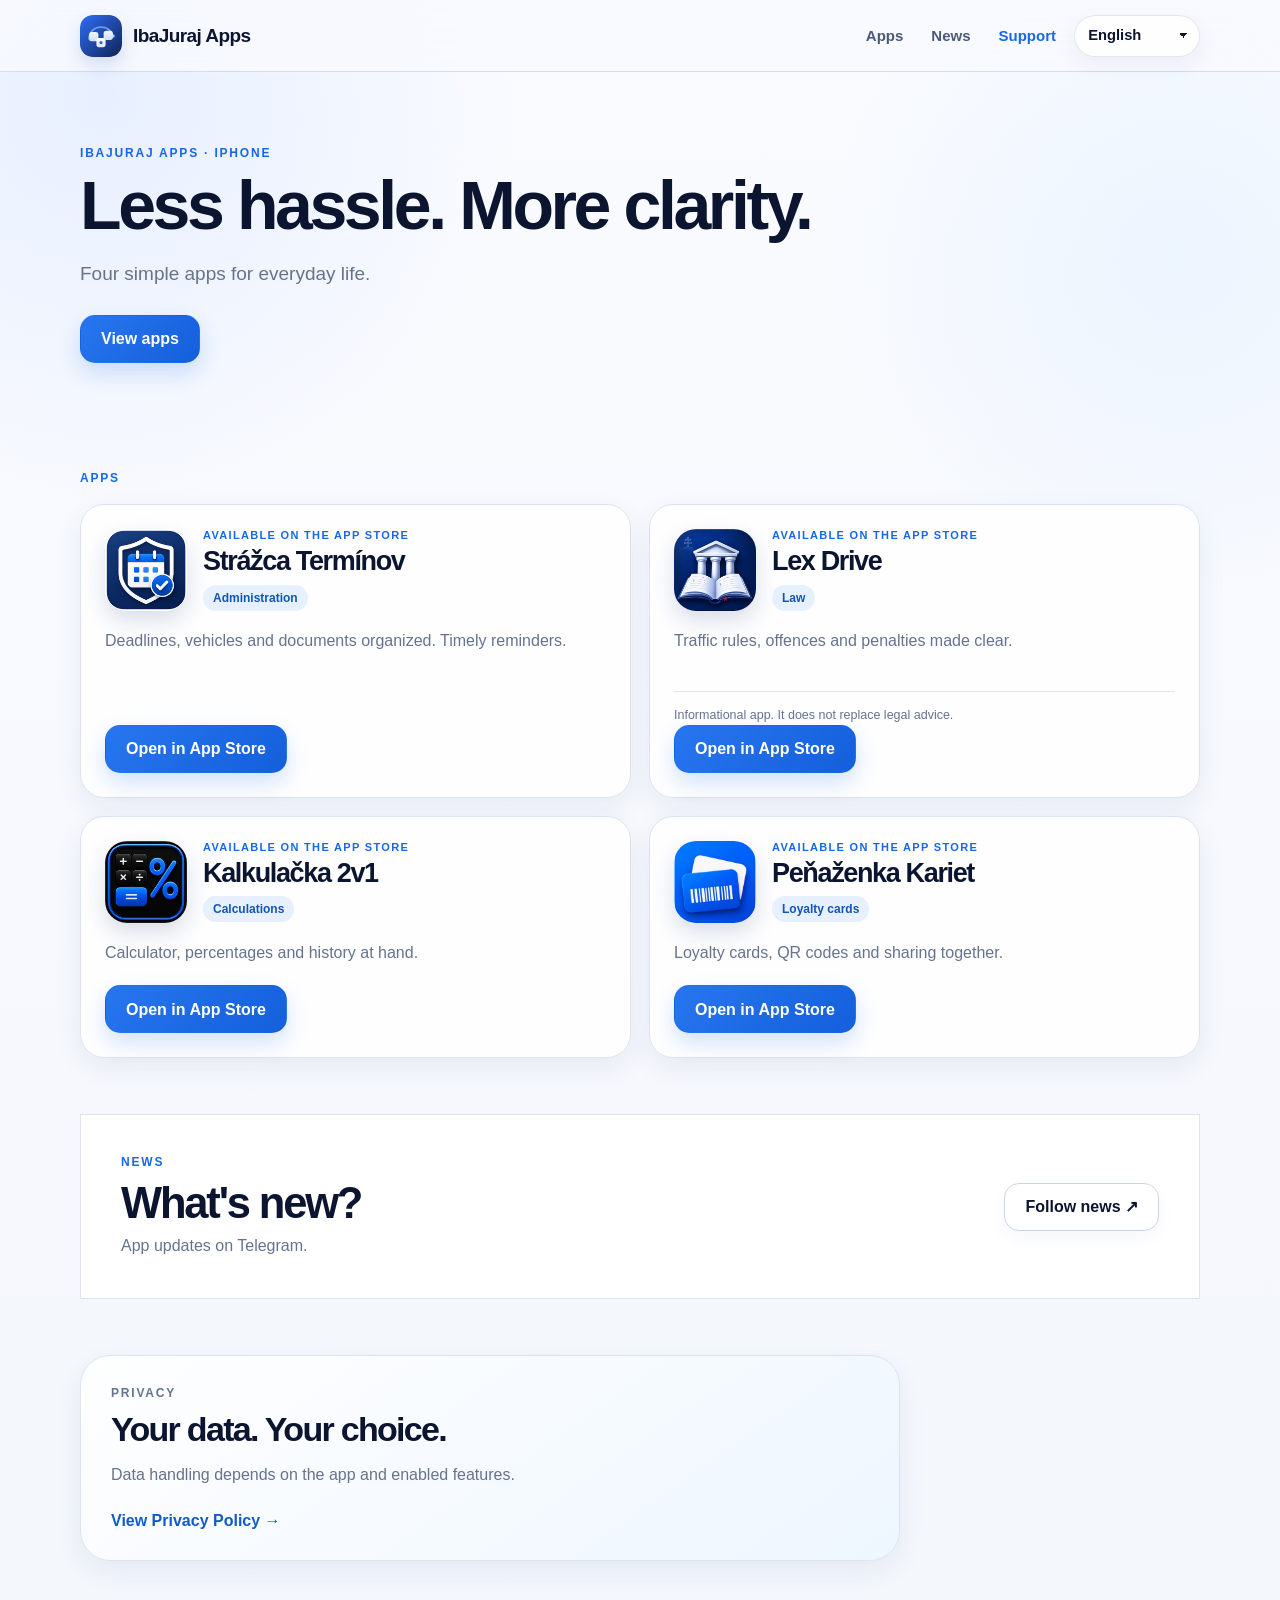
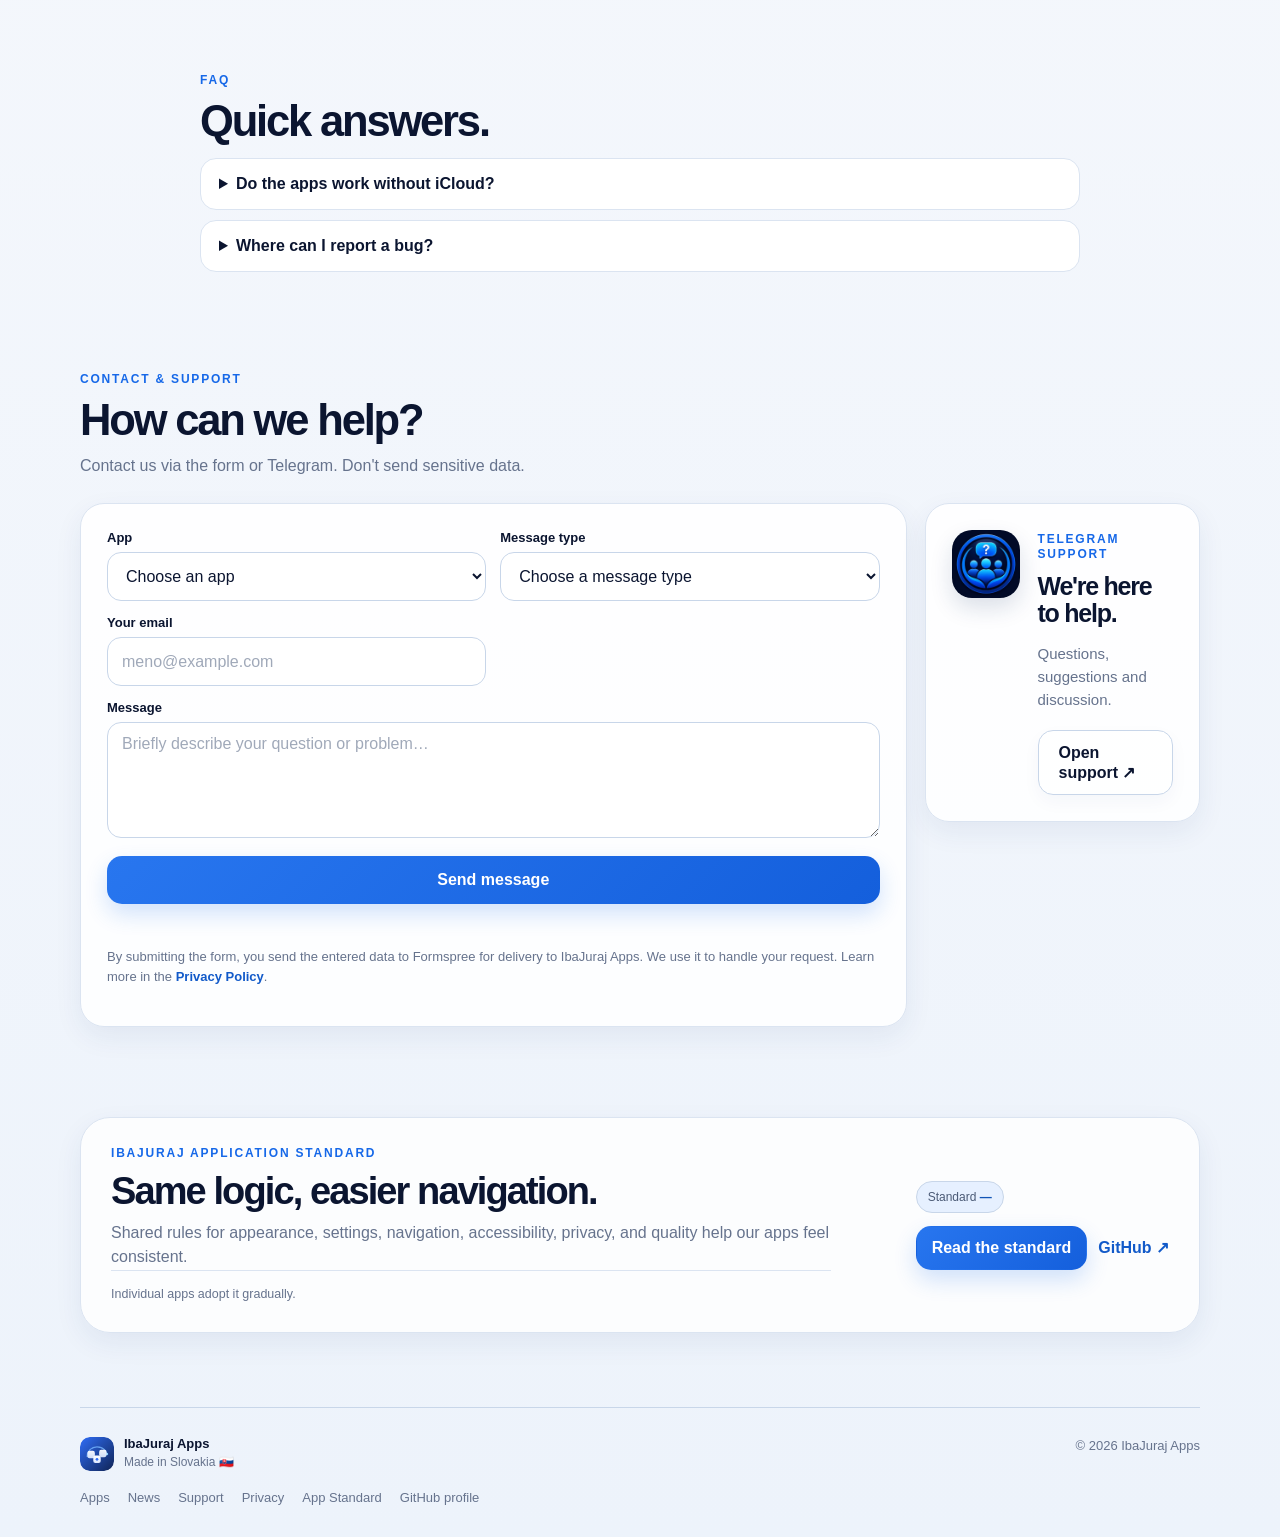
==== commit eb29415b: "fix(web): uncrop App Store previews and polish mobile navigation, support and privacy" ====
--- a/index.html
+++ b/index.html
@@ -19,8 +19,8 @@
   <title>IbaJuraj Apps</title>
   <link rel="icon" href="assets/favicon.svg" type="image/svg+xml">
   <link rel="apple-touch-icon" href="assets/apple-touch-icon.png">
-  <link rel="stylesheet" href="style.css?v=20260831-penazenka-release">
-  <script src="script.js?v=20261022-minimal-site" defer></script>
+  <link rel="stylesheet" href="style.css?v=20261022-mobile-correction">
+  <script src="script.js?v=20261022-mobile-correction" defer></script>
   <script type="application/ld+json">
   {
     "@context": "https://schema.org",
@@ -125,13 +125,13 @@
             </div>
           </div>
           <p class="app-lead">Termíny, vozidlá a dokumenty prehľadne. Upozornenia v správny čas.</p>
-          <div class="app-gallery" data-gallery="strazca-terminov" aria-label="Ukážky aplikácie Strážca Termínov" hidden></div>
           <div class="app-actions">
             <a class="button primary app-button"
                href="https://apps.apple.com/sk/app/str%C3%A1%C5%BEca-term%C3%ADnov/id6779741336"
                target="_blank" rel="noopener noreferrer">Otvoriť v App Store</a>
-            <a class="support-link" href="#support" data-app="Strážca Termínov">Kontaktovať podporu</a>
-          </div>
+          </div>
+          <div class="app-gallery" data-gallery="strazca-terminov" aria-label="Ukážky aplikácie Strážca Termínov" hidden></div>
+
         </article>
 
         <article class="app-card">
@@ -144,14 +144,14 @@
             </div>
           </div>
           <p class="app-lead">Dopravné pravidlá, priestupky a sankcie zrozumiteľne.</p>
-          <div class="app-gallery" data-gallery="lexdrive" aria-label="Ukážky aplikácie Lex Drive" hidden></div>
           <p class="app-note">Informačná aplikácia. Nenahrádza právne poradenstvo.</p>
           <div class="app-actions">
             <a class="button primary app-button"
                href="https://apps.apple.com/sk/app/lexdrive/id6794546464?l=sk"
                target="_blank" rel="noopener noreferrer">Otvoriť v App Store</a>
-            <a class="support-link" href="#support" data-app="Lex Drive">Kontaktovať podporu</a>
-          </div>
+          </div>
+          <div class="app-gallery" data-gallery="lexdrive" aria-label="Ukážky aplikácie Lex Drive" hidden></div>
+
         </article>
 
         <article class="app-card">
@@ -164,13 +164,13 @@
             </div>
           </div>
           <p class="app-lead">Kalkulačka, percentá a história výpočtov poruke.</p>
-          <div class="app-gallery" data-gallery="jurajcalc" aria-label="Ukážky aplikácie Kalkulačka 2v1" hidden></div>
           <div class="app-actions">
             <a class="button primary app-button"
                href="https://apps.apple.com/sk/app/kalkula%C4%8Dka-2v1/id6777232702"
                target="_blank" rel="noopener noreferrer">Otvoriť v App Store</a>
-            <a class="support-link" href="#support" data-app="Kalkulačka 2v1">Kontaktovať podporu</a>
-          </div>
+          </div>
+          <div class="app-gallery" data-gallery="jurajcalc" aria-label="Ukážky aplikácie Kalkulačka 2v1" hidden></div>
+
         </article>
 
         <article class="app-card">
@@ -183,20 +183,20 @@
             </div>
           </div>
           <p class="app-lead">Vernostné karty, QR kódy a zdieľanie v jednom.</p>
-          <div class="app-gallery" data-gallery="penazenka-kariet" aria-label="Ukážky aplikácie Peňaženka Kariet" hidden></div>
           <div class="app-actions">
             <a class="button primary app-button"
                href="https://apps.apple.com/sk/app/pe%C5%88a%C5%BEenka-kariet/id6779166726?l=sk"
                target="_blank" rel="noopener noreferrer">Otvoriť v App Store</a>
-            <a class="support-link" href="#support" data-app="Peňaženka Kariet">Kontaktovať podporu</a>
-          </div>
+          </div>
+          <div class="app-gallery" data-gallery="penazenka-kariet" aria-label="Ukážky aplikácie Peňaženka Kariet" hidden></div>
+
         </article>
       </div>
     </section>
 
     <section class="section news-section" id="novinky" aria-labelledby="news-title">
       <div><p class="eyebrow">Novinky</p><h2 id="news-title">Čo je nové?</h2><p>Aktualizácie našich aplikácií na Telegrame.</p></div>
-      <a class="button secondary" href="https://t.me/IbaJurajApps" target="_blank" rel="noopener noreferrer">Sledovať novinky ↗</a>
+      <a class="button secondary" href="https://t.me/IbaJurajAppsNovinky" target="_blank" rel="noopener noreferrer">Sledovať novinky ↗</a>
     </section>
 
     <section class="section privacy-section" aria-label="Ochrana súkromia">
@@ -206,6 +206,12 @@
         <p>Spracovanie údajov závisí od aplikácie a zapnutých funkcií.</p>
         <a class="text-link" href="privacy.html">Zobraziť zásady ochrany súkromia →</a>
       </article>
+    </section>
+
+    <section class="section faq-section" aria-labelledby="faq-title">
+      <p class="eyebrow">Časté otázky</p><h2 id="faq-title">Krátke odpovede.</h2>
+      <details><summary>Fungujú aplikácie aj bez iCloudu?</summary><p>Základné funkcie závisia od aplikácie. Synchronizácia a zdieľanie cez iCloud vyžadujú príslušné nastavenie.</p></details>
+      <details><summary>Kde nahlásim chybu?</summary><p>Vyberte aplikáciu vo formulári podpory alebo nám napíšte cez Telegram.</p></details>
     </section>
 
     <section class="section support-section" id="support" aria-labelledby="support-title">
@@ -252,16 +258,13 @@
               <label for="email">Váš e-mail</label>
               <input id="email" name="email" type="email" autocomplete="email" placeholder="meno@example.com" required>
             </div>
-            <div class="form-row">
+            <div class="form-row" id="device-row" hidden>
               <label for="device">Zariadenie a verzia iOS <span>(nepovinné)</span></label>
               <input id="device" name="zariadenie_a_ios" type="text" placeholder="Napr. iPhone 14, iOS 26">
             </div>
           </div>
 
-          <div class="form-row">
-            <label for="subject">Predmet <span>(nepovinné)</span></label>
-            <input id="subject" name="predmet" type="text" maxlength="120" placeholder="Napr. problém s upozornením">
-          </div>
+          <input id="subject" name="predmet" type="hidden">
 
           <div class="form-row">
             <label for="message">Správa</label>
@@ -284,12 +287,6 @@
           </div>
         </aside>
       </div>
-    </section>
-
-    <section class="section faq-section" aria-labelledby="faq-title">
-      <p class="eyebrow">Časté otázky</p><h2 id="faq-title">Krátke odpovede.</h2>
-      <details><summary>Fungujú aplikácie aj bez iCloudu?</summary><p>Základné funkcie závisia od aplikácie. Synchronizácia a zdieľanie cez iCloud vyžadujú príslušné nastavenie.</p></details>
-      <details><summary>Kde nahlásim chybu?</summary><p>Vyberte aplikáciu vo formulári podpory alebo nám napíšte cez Telegram.</p></details>
     </section>
 
     <section class="section developer-standard-section" id="standard" aria-labelledby="standard-title">
--- a/style.css
+++ b/style.css
@@ -559,3 +559,34 @@
 .faq-section{max-width:880px}.faq-section details{background:#fff;border:1px solid var(--line);border-radius:16px;padding:16px 18px;margin-top:10px}
 .faq-section summary{cursor:pointer;font-weight:700}.faq-section details p{margin:12px 0 0;color:var(--muted)}
 @media(max-width:760px){.news-section{flex-direction:column;align-items:stretch}.news-section .button{text-align:center}}
+
+/* Acceptance fix: full App Store images and a truly opaque iPhone menu. */
+.form-row[hidden], .app-gallery[hidden] { display:none !important; }
+.app-gallery {display:grid;grid-template-columns:repeat(2,minmax(0,1fr));gap:12px;margin-top:14px;overflow:visible;}
+.app-gallery a {display:block;width:100%;min-width:0;}
+.app-gallery img {display:block;width:100%;height:auto;max-height:none;aspect-ratio:auto;object-fit:contain;object-position:center;border:1px solid var(--line);border-radius:15px;}
+.app-gallery a:focus-visible,.legal-quicklinks a:focus-visible {outline:3px solid var(--blue);outline-offset:3px;}
+.legal-quicklinks {display:flex;flex-wrap:wrap;gap:8px;margin-top:18px;}
+.legal-quicklinks a {padding:9px 12px;border:1px solid var(--line-strong);border-radius:999px;background:#fff;color:var(--blue);font-size:13px;font-weight:700;text-decoration:none;}
+.legal-card {scroll-margin-top:calc(var(--header-height) + 15px);}
+@media(max-width:760px) {
+  :root {--header-height:62px;}
+  .site-header {background:rgba(248,250,255,.96);}
+  .brand img {width:38px;height:38px;}
+  .brand {font-size:17px;}
+  .nav-links {top:calc(var(--header-height) + 6px);background:#fff;z-index:110;}
+  body.menu-open::before {content:"";position:fixed;inset:var(--header-height) 0 0;z-index:90;background:rgba(11,21,48,.24);pointer-events:none;}
+  .app-gallery {grid-auto-flow:column;grid-auto-columns:100%;grid-template-columns:none;overflow-x:auto;overflow-y:hidden;scroll-snap-type:x mandatory;overscroll-behavior-x:contain;-webkit-overflow-scrolling:touch;scrollbar-width:thin;}
+  .app-gallery a {scroll-snap-align:start;}
+  .app-gallery img {height:auto;aspect-ratio:auto;object-fit:contain;}
+  .app-actions {margin-top:14px;}
+  .legal-quicklinks {flex-wrap:nowrap;overflow-x:auto;padding:4px 2px 9px;scrollbar-width:thin;}
+  .legal-quicklinks a {flex:0 0 auto;}
+  .section {padding-block:36px;}
+  .hero {padding-top:34px;padding-bottom:26px;}
+  .footer-links {gap:6px 12px;}
+}
+@media(max-width:430px) {
+  .footer-links {grid-template-columns:repeat(2,minmax(0,1fr));}
+  .footer-links a {display:flex;align-items:center;min-height:44px;}
+}
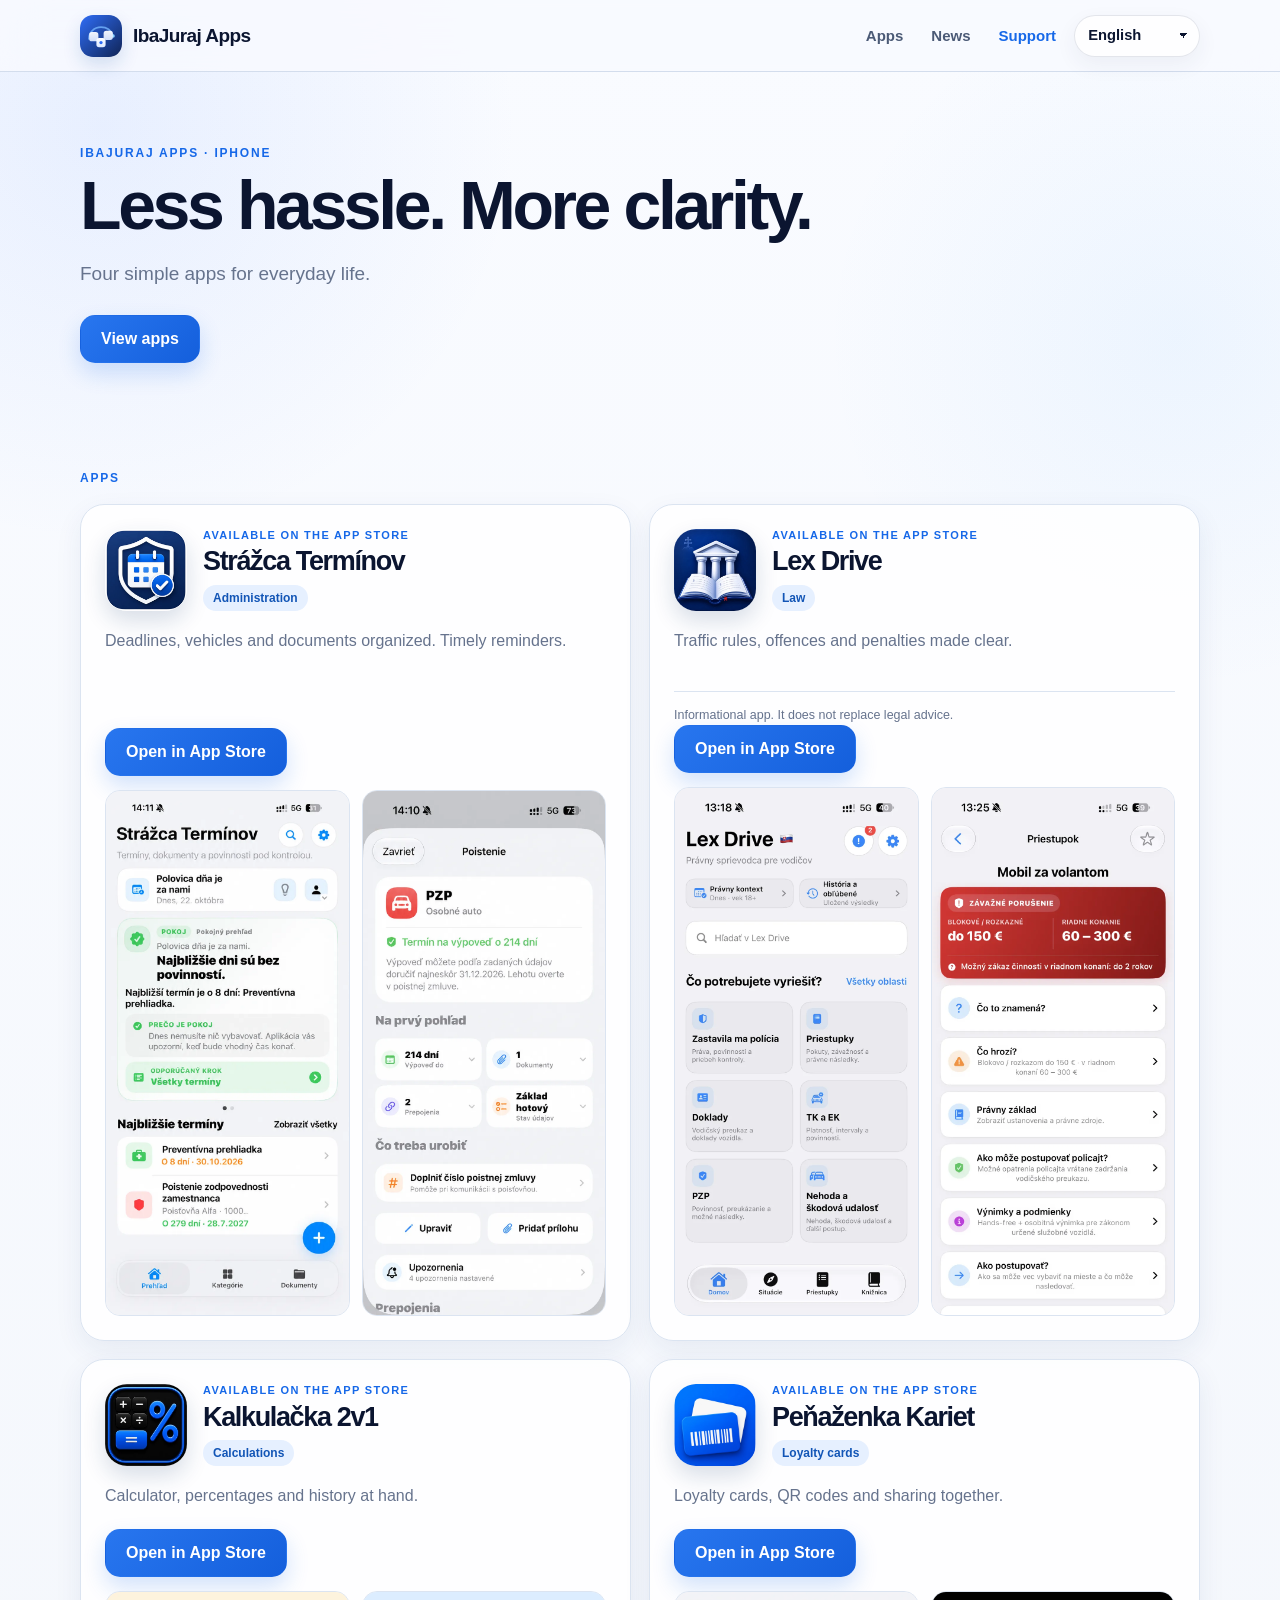
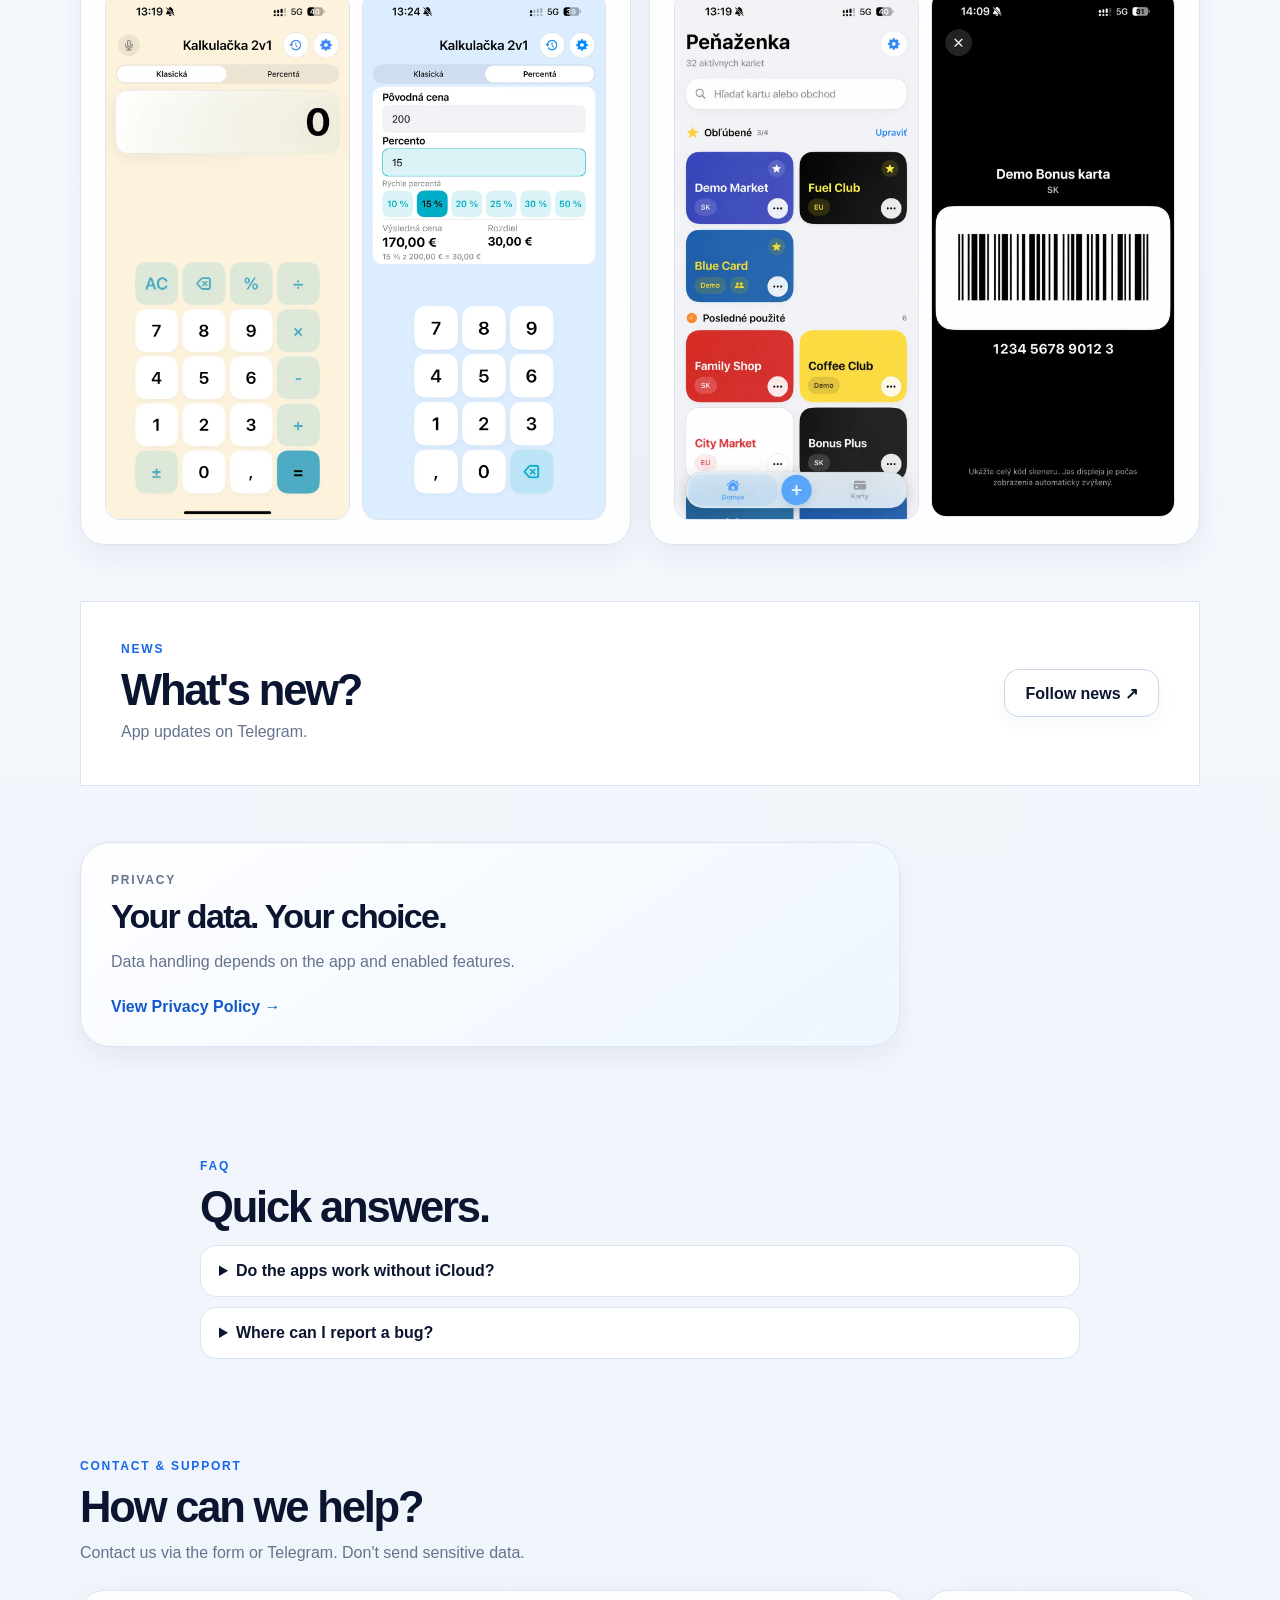
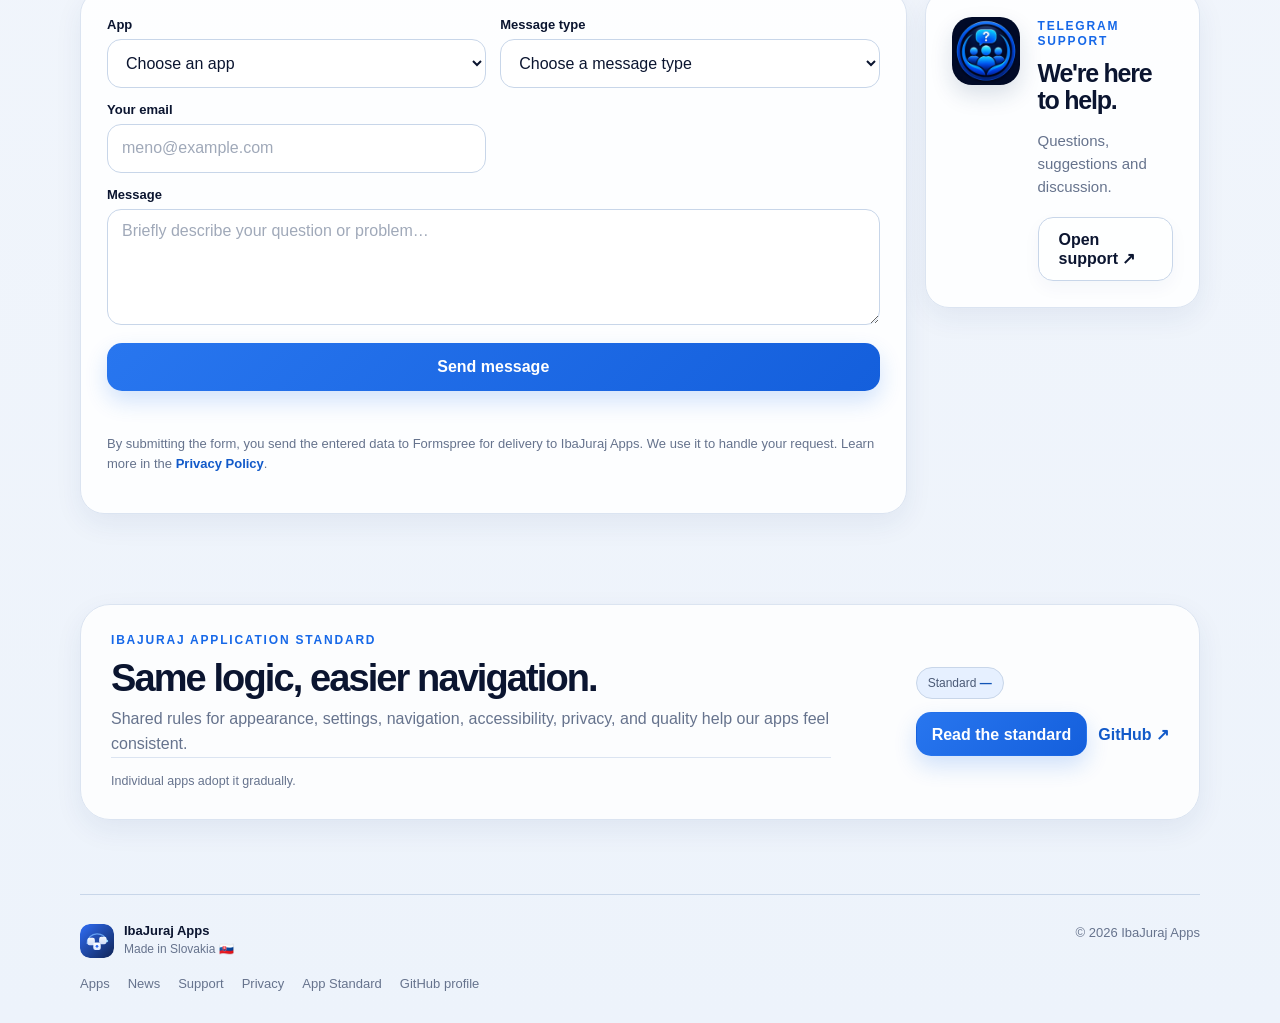
==== commit ea9ddf81: "fix(web): use 8 sharp locally hosted, privacy-safe app screenshots" ====
--- a/index.html
+++ b/index.html
@@ -20,7 +20,7 @@
   <link rel="icon" href="assets/favicon.svg" type="image/svg+xml">
   <link rel="apple-touch-icon" href="assets/apple-touch-icon.png">
   <link rel="stylesheet" href="style.css?v=20261022-mobile-correction">
-  <script src="script.js?v=20261022-mobile-correction" defer></script>
+  <script src="script.js?v=20261022-sharp-local-media" defer></script>
   <script type="application/ld+json">
   {
     "@context": "https://schema.org",
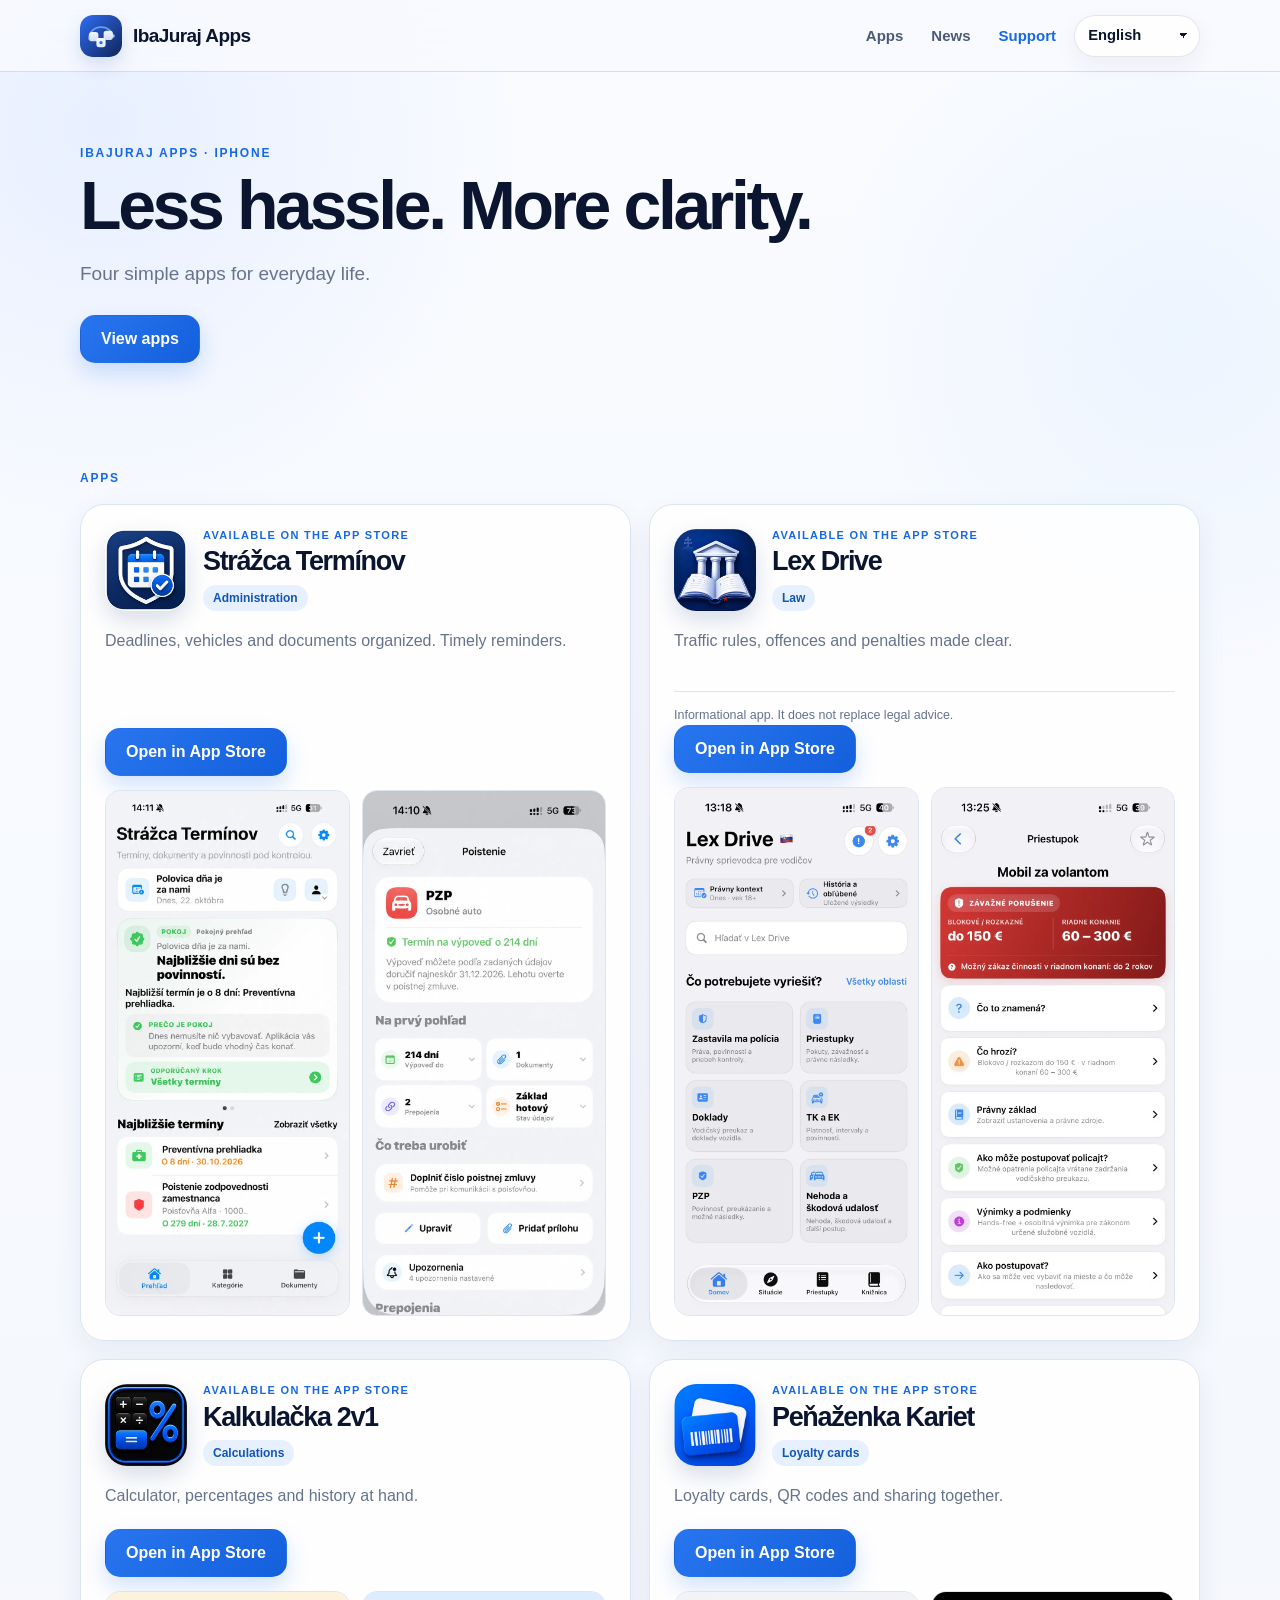
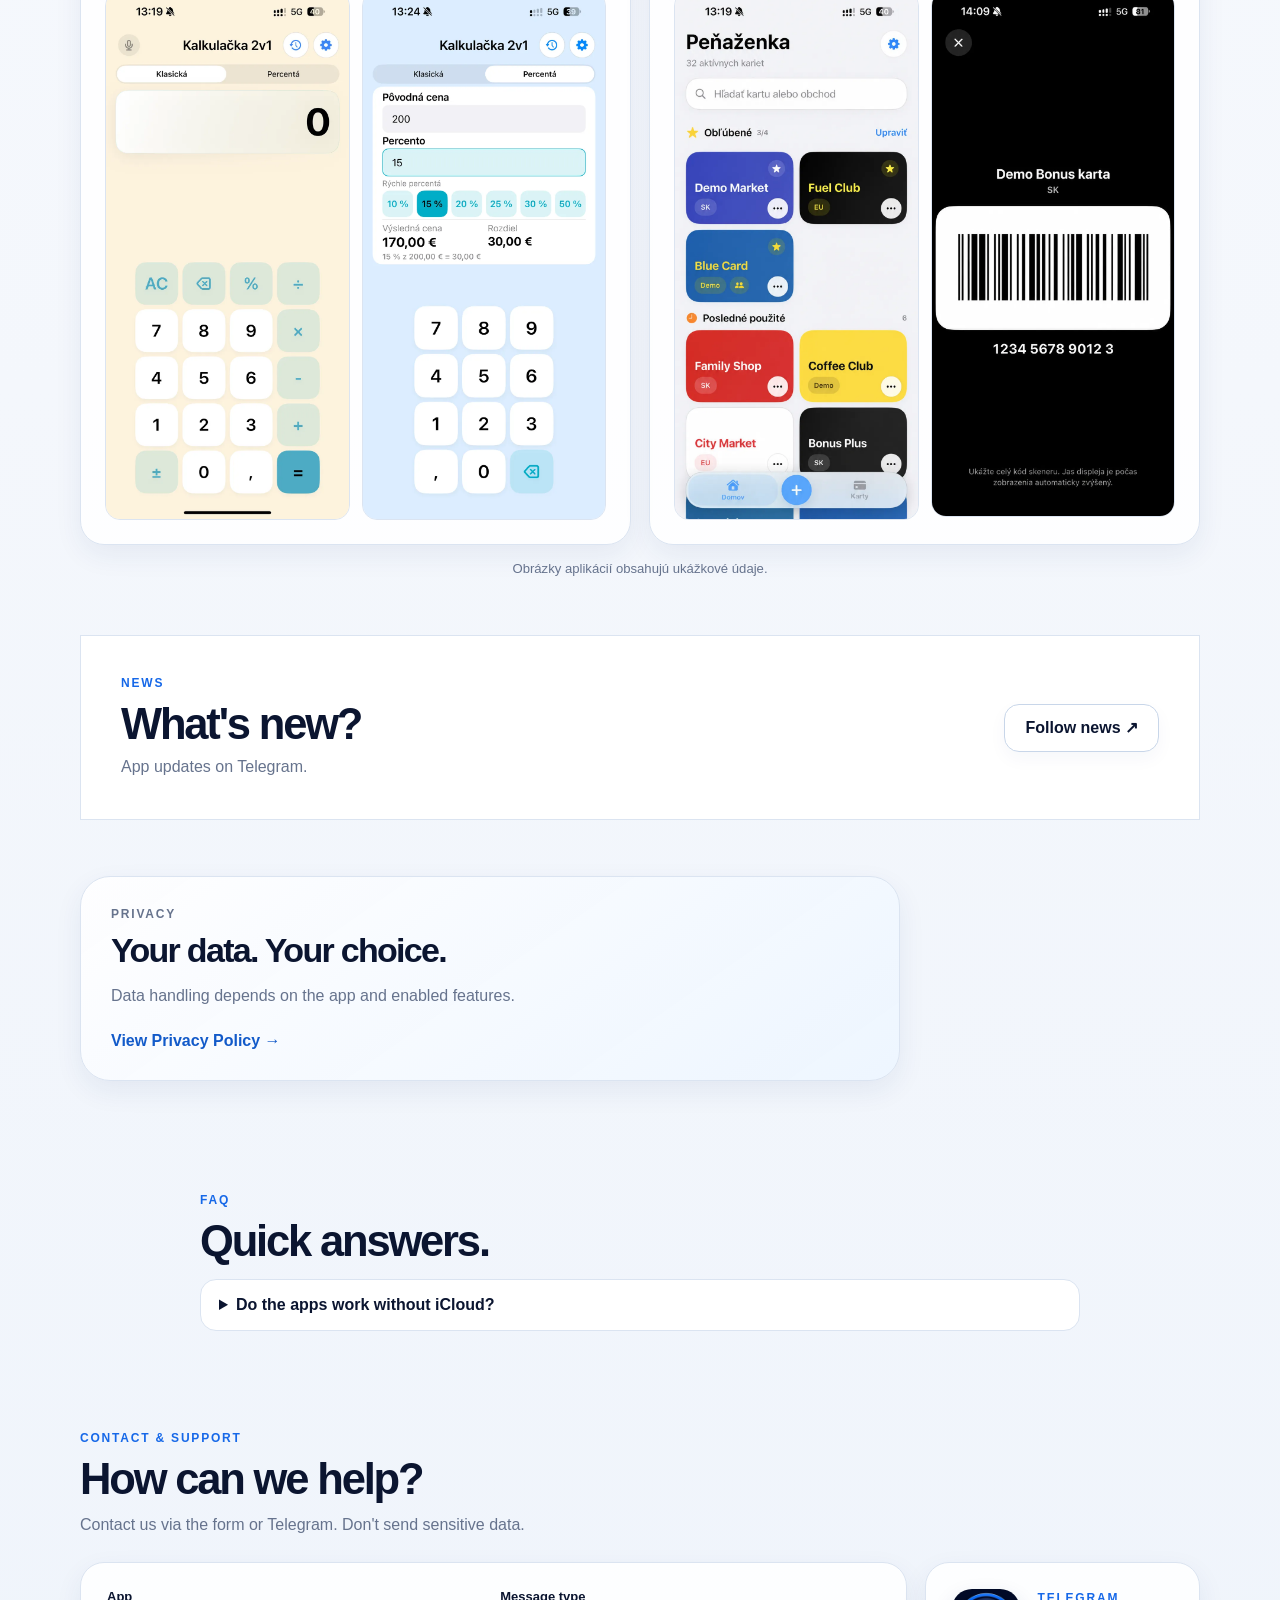
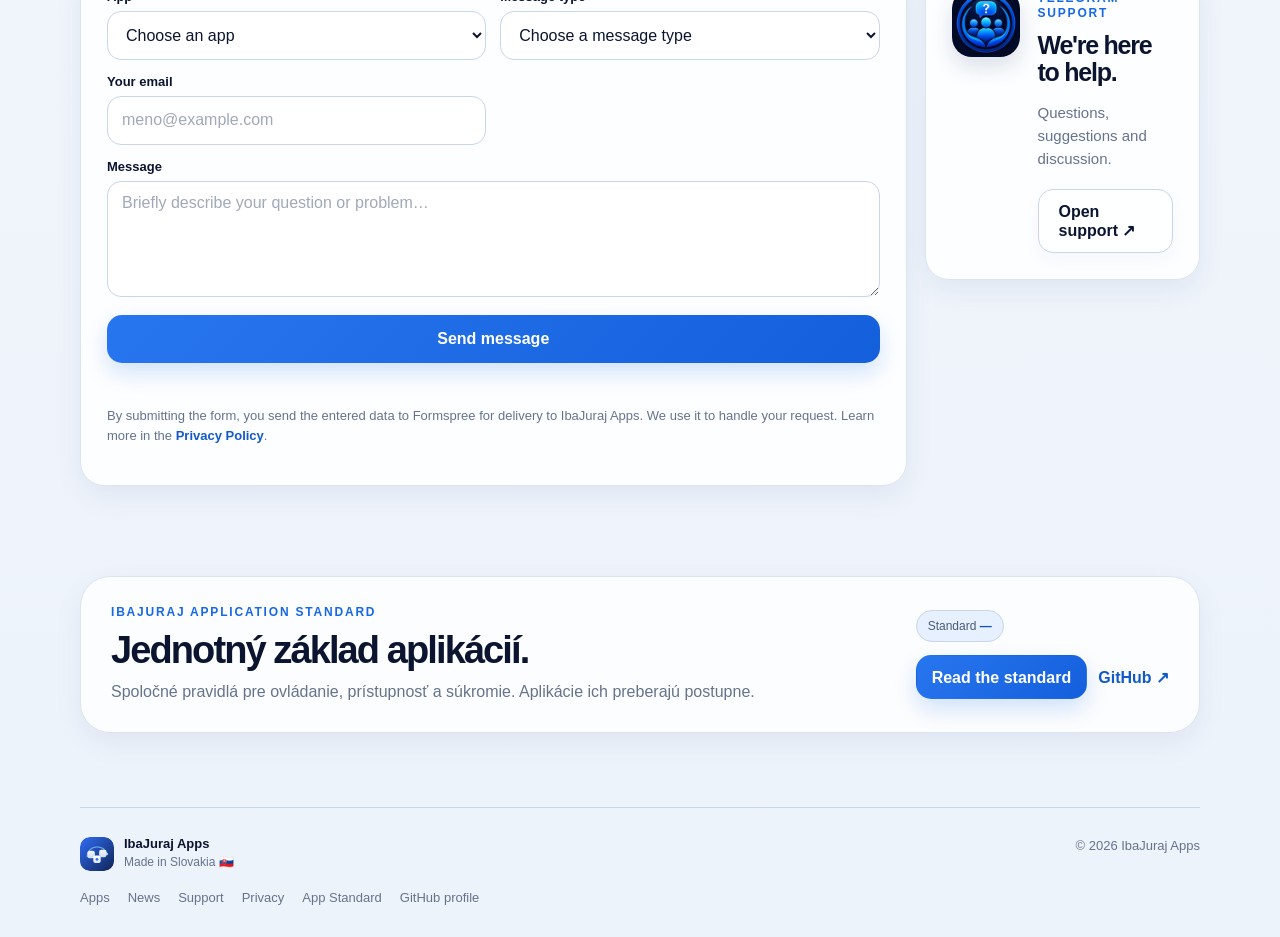
==== commit 24ede466: "fix(web): clear copy, accurate privacy wording, and safe language fallback" ====
--- a/index.html
+++ b/index.html
@@ -19,8 +19,8 @@
   <title>IbaJuraj Apps</title>
   <link rel="icon" href="assets/favicon.svg" type="image/svg+xml">
   <link rel="apple-touch-icon" href="assets/apple-touch-icon.png">
-  <link rel="stylesheet" href="style.css?v=20261022-mobile-correction">
-  <script src="script.js?v=20261022-sharp-local-media" defer></script>
+  <link rel="stylesheet" href="style.css?v=20261030-final">
+  <script src="script.js?v=20261030-final" defer></script>
   <script type="application/ld+json">
   {
     "@context": "https://schema.org",
@@ -192,6 +192,7 @@
 
         </article>
       </div>
+      <p class="gallery-data-notice">Obrázky aplikácií obsahujú ukážkové údaje.</p>
     </section>
 
     <section class="section news-section" id="novinky" aria-labelledby="news-title">
@@ -211,7 +212,6 @@
     <section class="section faq-section" aria-labelledby="faq-title">
       <p class="eyebrow">Časté otázky</p><h2 id="faq-title">Krátke odpovede.</h2>
       <details><summary>Fungujú aplikácie aj bez iCloudu?</summary><p>Základné funkcie závisia od aplikácie. Synchronizácia a zdieľanie cez iCloud vyžadujú príslušné nastavenie.</p></details>
-      <details><summary>Kde nahlásim chybu?</summary><p>Vyberte aplikáciu vo formulári podpory alebo nám napíšte cez Telegram.</p></details>
     </section>
 
     <section class="section support-section" id="support" aria-labelledby="support-title">
@@ -293,9 +293,8 @@
       <article class="standard-card">
         <div class="standard-copy">
           <p class="eyebrow">IbaJuraj Application Standard</p>
-          <h2 id="standard-title">Rovnaká logika, jednoduchšia orientácia.</h2>
-          <p>Spoločné pravidlá pre vzhľad, nastavenia, navigáciu, prístupnosť, súkromie a kvalitu pomáhajú, aby sa naše aplikácie ovládali podobne.</p>
-          <p class="app-note">Jednotlivé aplikácie ho zavádzajú postupne.</p>
+          <h2 id="standard-title">Jednotný základ aplikácií.</h2>
+          <p>Spoločné pravidlá pre ovládanie, prístupnosť a súkromie. Aplikácie ich preberajú postupne.</p>
         </div>
         <div class="standard-meta">
           <div class="version-badge">Štandard <strong data-standard-version aria-live="polite">…</strong></div>
--- a/style.css
+++ b/style.css
@@ -590,3 +590,7 @@
   .footer-links {grid-template-columns:repeat(2,minmax(0,1fr));}
   .footer-links a {display:flex;align-items:center;min-height:44px;}
 }
+
+/* Minimal shared-content polish */
+.gallery-data-notice{margin:14px 0 0;font-size:.82rem;color:var(--muted);text-align:center}
+@media(max-width:760px){.site-footer{padding-bottom:24px}.footer-links{row-gap:1px}}
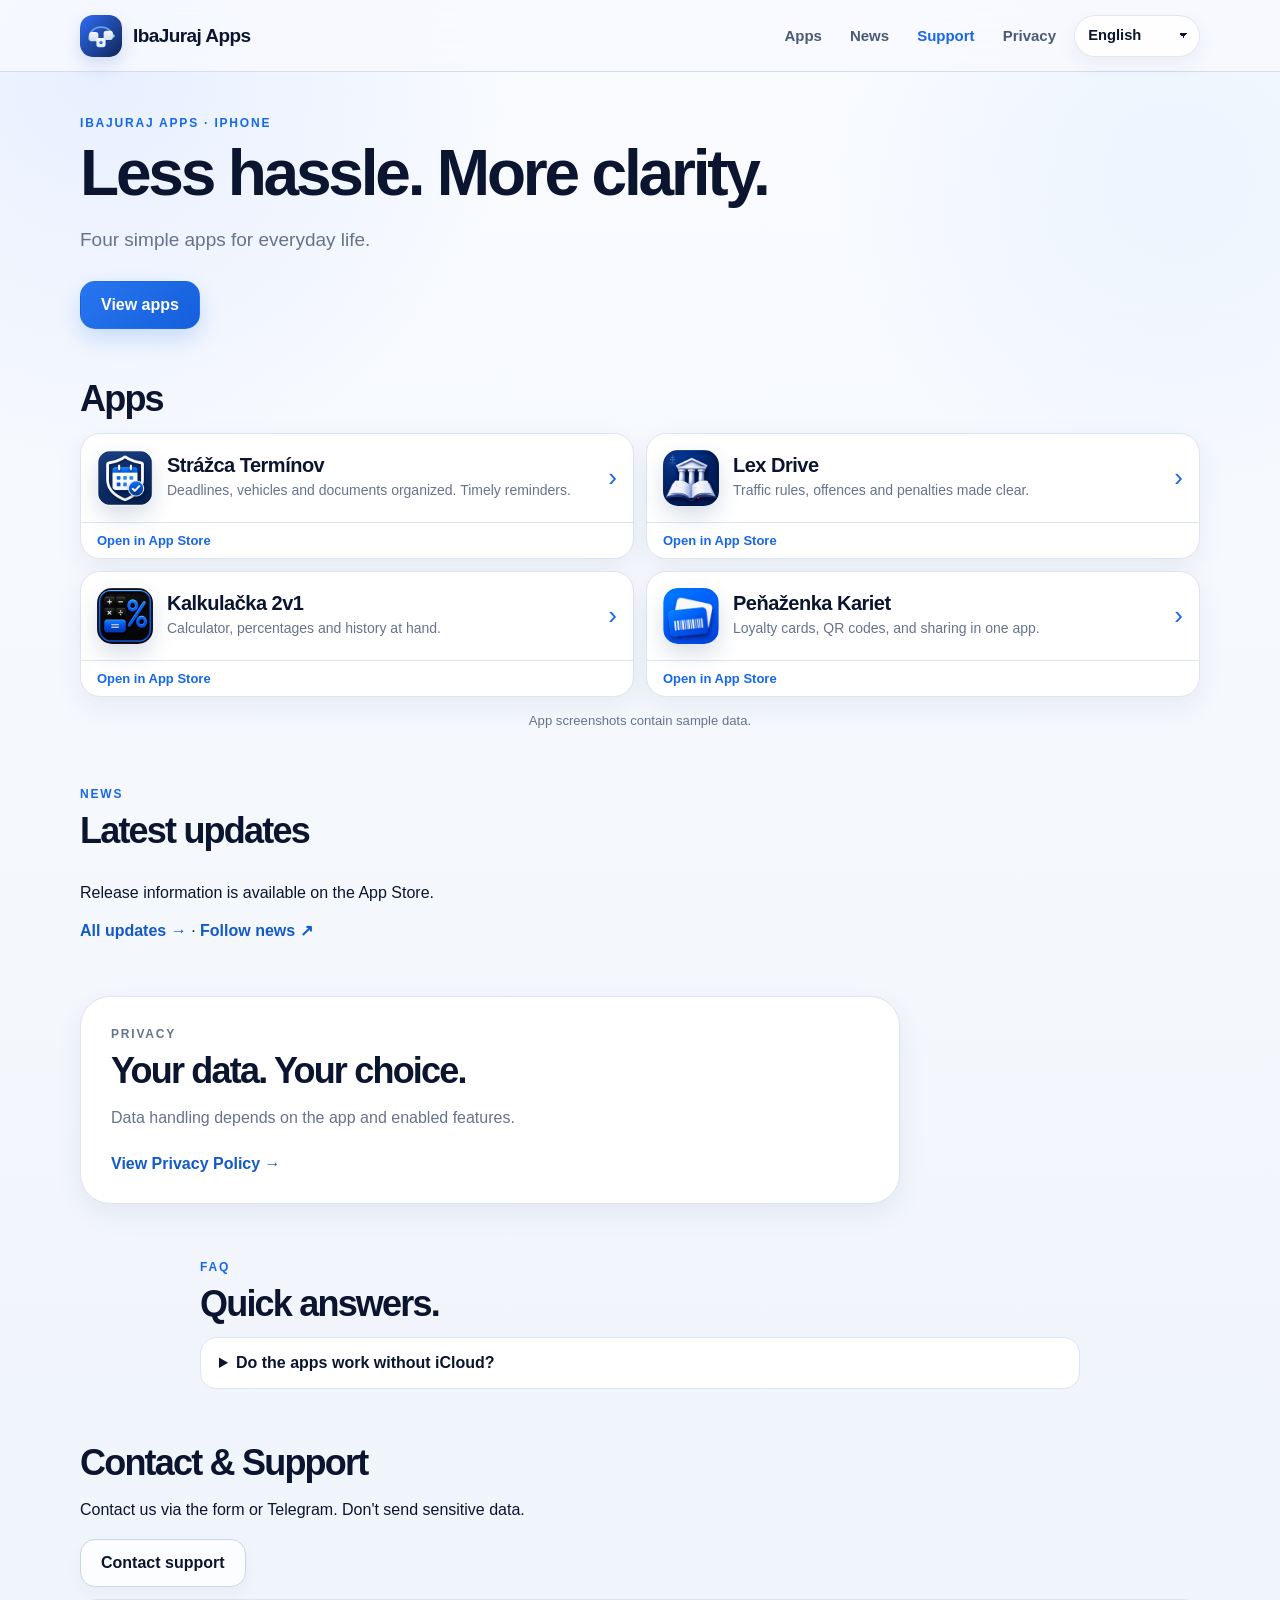
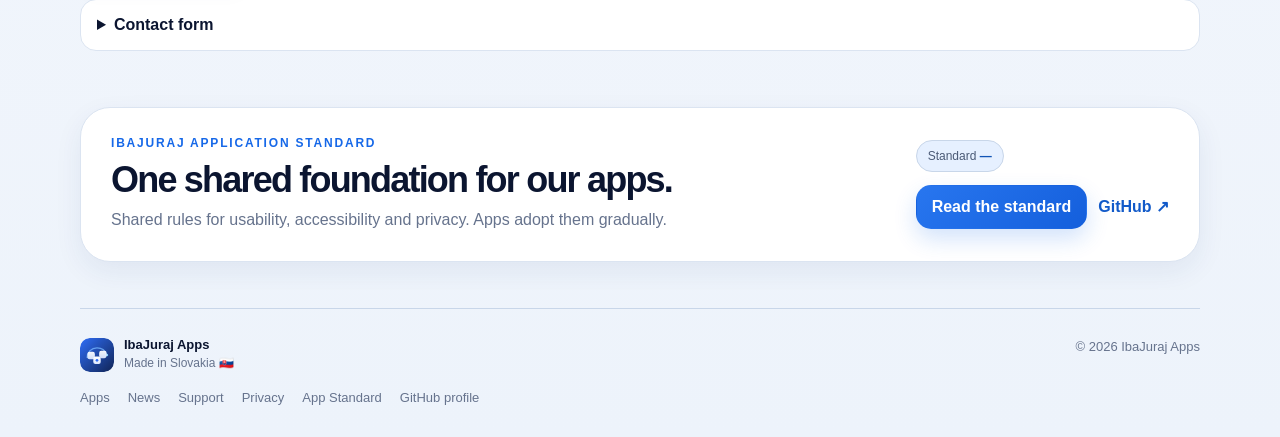
==== commit 0133a877: "Modernize full IbaJuraj Apps portal and prepare App Store refresh" ====
--- a/index.html
+++ b/index.html
@@ -5,7 +5,7 @@
   <meta name="viewport" content="width=device-width, initial-scale=1, viewport-fit=cover">
   <meta name="description" content="Praktické aplikácie na každý deň – pre termíny, právnu orientáciu, výpočty a vernostné karty.">
   <meta name="theme-color" content="#f4f7fc">
-  <meta name="color-scheme" content="light">
+  <meta name="color-scheme" content="light dark">
   <meta property="og:type" content="website">
   <meta property="og:locale" content="sk_SK">
   <meta property="og:title" content="IbaJuraj Apps">
@@ -19,8 +19,8 @@
   <title>IbaJuraj Apps</title>
   <link rel="icon" href="assets/favicon.svg" type="image/svg+xml">
   <link rel="apple-touch-icon" href="assets/apple-touch-icon.png">
-  <link rel="stylesheet" href="style.css?v=20261030-final">
-  <script src="script.js?v=20261030-final" defer></script>
+  <link rel="stylesheet" href="/style.css?v=portal1">
+  <script src="/i18n.js?v=portal1" defer data-ibajuraj-i18n></script><script src="/script.js?v=portal1" defer></script><script src="/portal.js?v=portal1" defer></script>
   <script type="application/ld+json">
   {
     "@context": "https://schema.org",
@@ -75,13 +75,13 @@
   }
   </script>
 </head>
-<body>
+<body class="portal-page portal-home">
   <a class="skip-link" href="#main-content">Preskočiť na obsah</a>
 
   <header class="site-header" id="top">
     <nav class="nav" aria-label="Hlavná navigácia">
-      <a class="brand" href="#top" aria-label="IbaJuraj Apps – úvod">
-        <img src="assets/ibajuraj-logo.svg" alt="" width="44" height="44">
+      <a class="brand" href="/" aria-label="IbaJuraj Apps – úvod">
+        <img src="/assets/ibajuraj-logo.svg" alt="" width="44" height="44">
         <span>IbaJuraj Apps</span>
       </a>
 
@@ -91,9 +91,10 @@
       </button>
 
       <div class="nav-links" id="mobile-navigation">
-        <a href="#apps">Aplikácie</a>
-        <a href="#novinky">Novinky</a>
-        <a class="nav-support" href="#support">Podpora</a>
+        <a href="/#apps">Aplikácie</a>
+        <a href="/news.html">Novinky</a>
+        <a class="nav-support" href="/support.html">Podpora</a>
+        <a href="/privacy.html">Ochrana súkromia</a>
       </div>
     </nav>
   </header>
@@ -110,95 +111,12 @@
       </div>
     </section>
 
-    <section class="section apps-section" id="apps" aria-labelledby="apps-title">
-      <h2 class="visually-hidden" id="apps-title">Aplikácie</h2>
-      <p class="eyebrow apps-eyebrow">Aplikácie</p>
-
-      <div class="app-grid">
-        <article class="app-card">
-          <div class="app-title-row">
-            <img class="app-icon" src="assets/strazca-terminov.webp" alt="" width="82" height="82">
-            <div class="app-heading-copy">
-              <p class="app-status">Dostupné v App Store</p>
-              <h3>Strážca Termínov</h3>
-              <span class="app-pill">Administratíva</span>
-            </div>
-          </div>
-          <p class="app-lead">Termíny, vozidlá a dokumenty prehľadne. Upozornenia v správny čas.</p>
-          <div class="app-actions">
-            <a class="button primary app-button"
-               href="https://apps.apple.com/sk/app/str%C3%A1%C5%BEca-term%C3%ADnov/id6779741336"
-               target="_blank" rel="noopener noreferrer">Otvoriť v App Store</a>
-          </div>
-          <div class="app-gallery" data-gallery="strazca-terminov" aria-label="Ukážky aplikácie Strážca Termínov" hidden></div>
-
-        </article>
-
-        <article class="app-card">
-          <div class="app-title-row">
-            <img class="app-icon" src="assets/lexdrive.webp" alt="" width="82" height="82">
-            <div class="app-heading-copy">
-              <p class="app-status">Dostupné v App Store</p>
-              <h3>Lex Drive</h3>
-              <span class="app-pill">Právo</span>
-            </div>
-          </div>
-          <p class="app-lead">Dopravné pravidlá, priestupky a sankcie zrozumiteľne.</p>
-          <p class="app-note">Informačná aplikácia. Nenahrádza právne poradenstvo.</p>
-          <div class="app-actions">
-            <a class="button primary app-button"
-               href="https://apps.apple.com/sk/app/lexdrive/id6794546464?l=sk"
-               target="_blank" rel="noopener noreferrer">Otvoriť v App Store</a>
-          </div>
-          <div class="app-gallery" data-gallery="lexdrive" aria-label="Ukážky aplikácie Lex Drive" hidden></div>
-
-        </article>
-
-        <article class="app-card">
-          <div class="app-title-row">
-            <img class="app-icon" src="assets/kalkulacka-2v1.webp" alt="" width="82" height="82">
-            <div class="app-heading-copy">
-              <p class="app-status">Dostupné v App Store</p>
-              <h3>Kalkulačka 2v1</h3>
-              <span class="app-pill">Výpočty</span>
-            </div>
-          </div>
-          <p class="app-lead">Kalkulačka, percentá a história výpočtov poruke.</p>
-          <div class="app-actions">
-            <a class="button primary app-button"
-               href="https://apps.apple.com/sk/app/kalkula%C4%8Dka-2v1/id6777232702"
-               target="_blank" rel="noopener noreferrer">Otvoriť v App Store</a>
-          </div>
-          <div class="app-gallery" data-gallery="jurajcalc" aria-label="Ukážky aplikácie Kalkulačka 2v1" hidden></div>
-
-        </article>
-
-        <article class="app-card">
-          <div class="app-title-row">
-            <img class="app-icon" src="assets/penazenka-kariet.webp" alt="" width="82" height="82">
-            <div class="app-heading-copy">
-              <p class="app-status">Dostupné v App Store</p>
-              <h3>Peňaženka Kariet</h3>
-              <span class="app-pill">Vernostné karty</span>
-            </div>
-          </div>
-          <p class="app-lead">Vernostné karty, QR kódy a zdieľanie v jednom.</p>
-          <div class="app-actions">
-            <a class="button primary app-button"
-               href="https://apps.apple.com/sk/app/pe%C5%88a%C5%BEenka-kariet/id6779166726?l=sk"
-               target="_blank" rel="noopener noreferrer">Otvoriť v App Store</a>
-          </div>
-          <div class="app-gallery" data-gallery="penazenka-kariet" aria-label="Ukážky aplikácie Peňaženka Kariet" hidden></div>
-
-        </article>
-      </div>
-      <p class="gallery-data-notice">Obrázky aplikácií obsahujú ukážkové údaje.</p>
-    </section>
-
-    <section class="section news-section" id="novinky" aria-labelledby="news-title">
-      <div><p class="eyebrow">Novinky</p><h2 id="news-title">Čo je nové?</h2><p>Aktualizácie našich aplikácií na Telegrame.</p></div>
-      <a class="button secondary" href="https://t.me/IbaJurajAppsNovinky" target="_blank" rel="noopener noreferrer">Sledovať novinky ↗</a>
-    </section>
+    <section class="section apps-section portal-catalog" id="apps" aria-labelledby="apps-title"><h2 id="apps-title">Aplikácie</h2><div class="catalog-grid"><article class="catalog-card"><a class="catalog-link" href="/apps/strazca-terminov/"><img class="app-icon" src="/assets/strazca-terminov.webp" alt="" width="64" height="64"><div class="catalog-copy"><h3>Strážca Termínov</h3><p>Termíny, vozidlá a dokumenty prehľadne. Upozornenia v správny čas.</p><span class="catalog-version" data-version="strazca-terminov"></span></div><span class="catalog-chevron" aria-hidden="true">›</span></a><a class="catalog-store" href="https://apps.apple.com/sk/app/id6779741336?l=sk">Otvoriť v App Store</a></article>
+<article class="catalog-card"><a class="catalog-link" href="/apps/lexdrive/"><img class="app-icon" src="/assets/lexdrive.webp" alt="" width="64" height="64"><div class="catalog-copy"><h3>Lex Drive</h3><p>Dopravné pravidlá, priestupky a sankcie zrozumiteľne.</p><span class="catalog-version" data-version="lexdrive"></span></div><span class="catalog-chevron" aria-hidden="true">›</span></a><a class="catalog-store" href="https://apps.apple.com/sk/app/id6794546464?l=sk">Otvoriť v App Store</a></article>
+<article class="catalog-card"><a class="catalog-link" href="/apps/jurajcalc/"><img class="app-icon" src="/assets/kalkulacka-2v1.webp" alt="" width="64" height="64"><div class="catalog-copy"><h3>Kalkulačka 2v1</h3><p>Kalkulačka, percentá a história výpočtov poruke.</p><span class="catalog-version" data-version="jurajcalc"></span></div><span class="catalog-chevron" aria-hidden="true">›</span></a><a class="catalog-store" href="https://apps.apple.com/sk/app/id6777232702?l=sk">Otvoriť v App Store</a></article>
+<article class="catalog-card"><a class="catalog-link" href="/apps/penazenka-kariet/"><img class="app-icon" src="/assets/penazenka-kariet.webp" alt="" width="64" height="64"><div class="catalog-copy"><h3>Peňaženka Kariet</h3><p>Vernostné karty, QR kódy a zdieľanie v jednom.</p><span class="catalog-version" data-version="penazenka-kariet"></span></div><span class="catalog-chevron" aria-hidden="true">›</span></a><a class="catalog-store" href="https://apps.apple.com/sk/app/id6779166726?l=sk">Otvoriť v App Store</a></article></div><p class="gallery-data-notice">Obrázky aplikácií obsahujú ukážkové údaje.</p></section>
+
+    <section class="section portal-news" id="novinky" aria-labelledby="news-title"><p class="eyebrow">Novinky</p><h2 id="news-title">Najnovšie aktualizácie</h2><div data-news="3" class="news-list"></div><p data-news-empty>Informácie o vydaniach nájdete v App Store.</p><a class="text-link" href="/news.html">Všetky aktualizácie →</a> · <a class="text-link" href="https://t.me/IbaJurajAppsNovinky" rel="noopener noreferrer">Sledovať novinky ↗</a></section>
 
     <section class="section privacy-section" aria-label="Ochrana súkromia">
       <article class="privacy-card">
@@ -214,7 +132,7 @@
       <details><summary>Fungujú aplikácie aj bez iCloudu?</summary><p>Základné funkcie závisia od aplikácie. Synchronizácia a zdieľanie cez iCloud vyžadujú príslušné nastavenie.</p></details>
     </section>
 
-    <section class="section support-section" id="support" aria-labelledby="support-title">
+    <section class="section portal-support" id="support"><h2>Kontakt a podpora</h2><p>Napíšte nám cez formulár alebo Telegram. Neposielajte citlivé údaje.</p><a class="button secondary" href="/support.html">Kontaktovať podporu</a><details id="legacy-support-form"><summary>Kontaktný formulár</summary><section class="section support-section" id="support-form-section" aria-labelledby="support-title">
       <div class="support-heading">
         <p class="eyebrow">Kontakt a podpora</p>
         <h2 id="support-title">Ako vám pomôžeme?</h2>
@@ -287,7 +205,7 @@
           </div>
         </aside>
       </div>
-    </section>
+    </section></details></section>
 
     <section class="section developer-standard-section" id="standard" aria-labelledby="standard-title">
       <article class="standard-card">
@@ -314,17 +232,17 @@
 
   <footer class="footer">
     <div class="footer-brand">
-      <img src="assets/ibajuraj-logo.svg" alt="" width="36" height="36">
+      <img src="/assets/ibajuraj-logo.svg" alt="" width="36" height="36">
       <div><strong>IbaJuraj Apps</strong><p>Vytvorené na Slovensku 🇸🇰</p></div>
     </div>
     <div class="footer-meta">
       <p>© <span id="current-year">2026</span> IbaJuraj Apps</p>
     </div>
     <div class="footer-links">
-      <a href="#apps">Aplikácie</a>
-      <a href="#novinky">Novinky</a>
-      <a href="#support">Podpora</a>
-      <a href="privacy.html">Ochrana súkromia</a>
+      <a href="/#apps">Aplikácie</a>
+      <a href="/news.html">Novinky</a>
+      <a href="/support.html">Podpora</a>
+      <a href="/privacy.html">Ochrana súkromia</a>
       <a href="https://github.com/IbaJuraj/ibajuraj-application-standard" target="_blank" rel="noopener noreferrer">Štandard aplikácií</a>
       <a href="https://github.com/IbaJuraj" target="_blank" rel="noopener noreferrer">GitHub profil</a>
     </div>
--- a/style.css
+++ b/style.css
@@ -594,3 +594,67 @@
 /* Minimal shared-content polish */
 .gallery-data-notice{margin:14px 0 0;font-size:.82rem;color:var(--muted);text-align:center}
 @media(max-width:760px){.site-footer{padding-bottom:24px}.footer-links{row-gap:1px}}
+
+/* Portal: compact catalogue, details and common appearance. */
+:root{--radius-xl:28px;--surface-muted:var(--bg-deep);--shadow:var(--shadow-sm);color-scheme:light dark}
+.portal-page{min-height:100vh}
+.portal-page .section{padding-block:28px}
+.portal-page .hero{padding-block:44px 24px}
+.portal-page .hero h1{font-size:clamp(34px,5.8vw,64px);max-width:850px}
+.portal-page h2{font-size:clamp(24px,3.6vw,36px)}
+.catalog-grid{display:grid;grid-template-columns:repeat(2,minmax(0,1fr));gap:12px}
+.catalog-card,.shortcut,.news-item{border:1px solid var(--line);border-radius:20px;background:var(--surface-solid);box-shadow:var(--shadow-sm);min-width:0}
+.catalog-link{display:flex;align-items:center;gap:14px;padding:16px;color:var(--text);text-decoration:none;min-width:0}
+.catalog-link:focus-visible,.catalog-store:focus-visible,.portal-detail summary:focus-visible{outline:3px solid var(--blue);outline-offset:3px}
+.catalog-link .app-icon{width:56px;height:56px;border-radius:15px;flex-shrink:0}
+.catalog-copy{flex:1;min-width:0}
+.catalog-copy h3{font-size:20px;letter-spacing:-.025em;margin:0 0 4px}
+.catalog-copy p{font-size:14px;color:var(--muted);margin:0;line-height:1.35}
+.catalog-version,.product-version{color:var(--muted);font-size:13px}
+.catalog-chevron{font-size:26px;color:var(--blue)}
+.catalog-store{display:block;padding:10px 16px;border-top:1px solid var(--line);font-size:13px;font-weight:700;color:var(--blue);text-decoration:none}
+.catalog-store:hover{text-decoration:underline}
+.product-section.app-card{margin-block:28px;padding:clamp(18px,4vw,30px);max-width:860px;background:var(--surface-solid);transform:none}
+.product-back{align-self:flex-start;margin-bottom:22px}
+.product-head{display:flex;align-items:flex-start;gap:16px}
+.product-head h1{font-size:clamp(30px,5vw,52px);line-height:1.12;margin:0 0 8px}
+.product-head .app-lead{margin:0}
+.product-version{margin:8px 0 0}
+.product-section .app-actions{margin-top:22px}
+.product-subtitle{margin:28px 0 0;font-size:22px!important}
+.product-section .app-gallery{display:flex;gap:12px;overflow-x:auto;overflow-y:hidden;scroll-snap-type:x mandatory;padding:4px 3px 12px;scrollbar-width:thin}
+.product-section .app-gallery a{flex:0 0 clamp(118px,35%,180px);width:auto;scroll-snap-align:start;min-width:0}
+.product-section .app-gallery img{width:100%;height:auto;max-height:350px;object-fit:contain;object-position:center;border-radius:12px}
+.portal-detail,#legacy-support-form{border:1px solid var(--line);border-radius:16px;background:var(--surface-solid);margin:12px 0 0;padding:0 16px}
+.portal-detail summary,#legacy-support-form summary{cursor:pointer;font-weight:750;padding:16px 0;min-height:48px}
+.portal-detail p,.store-copy{color:var(--muted);white-space:pre-wrap;overflow-wrap:anywhere;line-height:1.55}
+.product-footer{margin-bottom:0}
+.news-list{display:grid;gap:10px;margin:12px 0}
+.news-item{padding:14px 16px}
+.news-item h3{font-size:18px;margin:0 0 5px}
+.news-item p{margin:6px 0;color:var(--muted);font-size:14px}
+.news-item details summary{cursor:pointer;font-weight:650;padding:8px 0}
+.news-item details p{white-space:pre-wrap}
+.portal-support #support-form-section{width:100%;padding:16px 0}
+.portal-page .standard-card,.portal-page .privacy-card{background:var(--surface-solid)}
+.portal-page .legal-grid{grid-template-columns:1fr;max-width:900px}
+.portal-page .legal-hero{max-width:900px}
+.portal-page .legal-hero h1{font-size:clamp(34px,5vw,56px)}
+.portal-page .legal-updated{max-width:900px}
+@media(max-width:760px){.portal-page .section{padding-block:20px}.portal-page .hero{padding-block:28px 12px}.portal-home .hero-actions{display:none}.catalog-grid{grid-template-columns:1fr;gap:9px}.catalog-link{padding:12px;gap:11px}.catalog-link .app-icon{width:50px;height:50px}.catalog-copy h3{font-size:18px}.catalog-store{padding:8px 12px}.product-section.app-card{margin-block:14px}.product-head .app-icon{width:64px;height:64px}.product-section .app-gallery a{flex-basis:40%;max-width:158px}.portal-page .standard-card,.portal-page .privacy-card{padding:18px}.portal-page .legal-card{padding:18px}}
+@media(prefers-color-scheme:dark){
+:root{--bg:#101722;--bg-deep:#141e2c;--surface:#182333;--surface-solid:#182333;--text:#f2f5fc;--muted:#bcc9dc;--muted-strong:#d1dbea;--line:#34445e;--line-strong:#465b78;--blue:#75b2ff;--blue-hover:#9ac9ff;--blue-soft:#243b59;--navy:#233955;--shadow-sm:0 8px 20px #0002;--shadow-md:0 15px 36px #0004}
+body{background:linear-gradient(180deg,var(--bg),var(--bg-deep));color:var(--text)}
+.site-header{background:#141e2cf0;border-color:var(--line)}
+.app-card,.standard-card,.privacy-card,.support-form,.telegram-card,.legal-card,.news-section,.principle-card,.button.secondary,.menu-toggle,.nav-links,.form-row input,.form-row select,.form-row textarea,.language-select,.invite-card{background:var(--surface-solid);border-color:var(--line);color:var(--text)}
+.nav-links a,.footer-links a,.form-row label,.language-select{color:var(--text)}
+.nav-links .nav-support{color:var(--text)}
+.nav-links a:hover,.button.secondary:hover,.language-select:hover,.form-row input:focus,.form-row select:focus,.form-row textarea:focus{background:var(--bg-deep);color:var(--text)}
+.button.primary{background:#1769e8;color:white}
+.text-link,.support-link,.app-pill,.version-badge strong,.catalog-store{color:var(--blue)}
+.form-row input::placeholder,.form-row textarea::placeholder{color:var(--muted)}
+.faq-section details,.legal-quicklinks a{background:var(--surface-solid);border-color:var(--line);color:var(--text)}
+.form-status.success{color:#82dfa7}.form-status.error{color:#ffaaa1}
+.legal-status{background:#493819;color:#ffdc9b}
+}
+@media(prefers-reduced-motion:reduce){html{scroll-behavior:auto}*,*::before,*::after{transition:none!important;animation:none!important}}
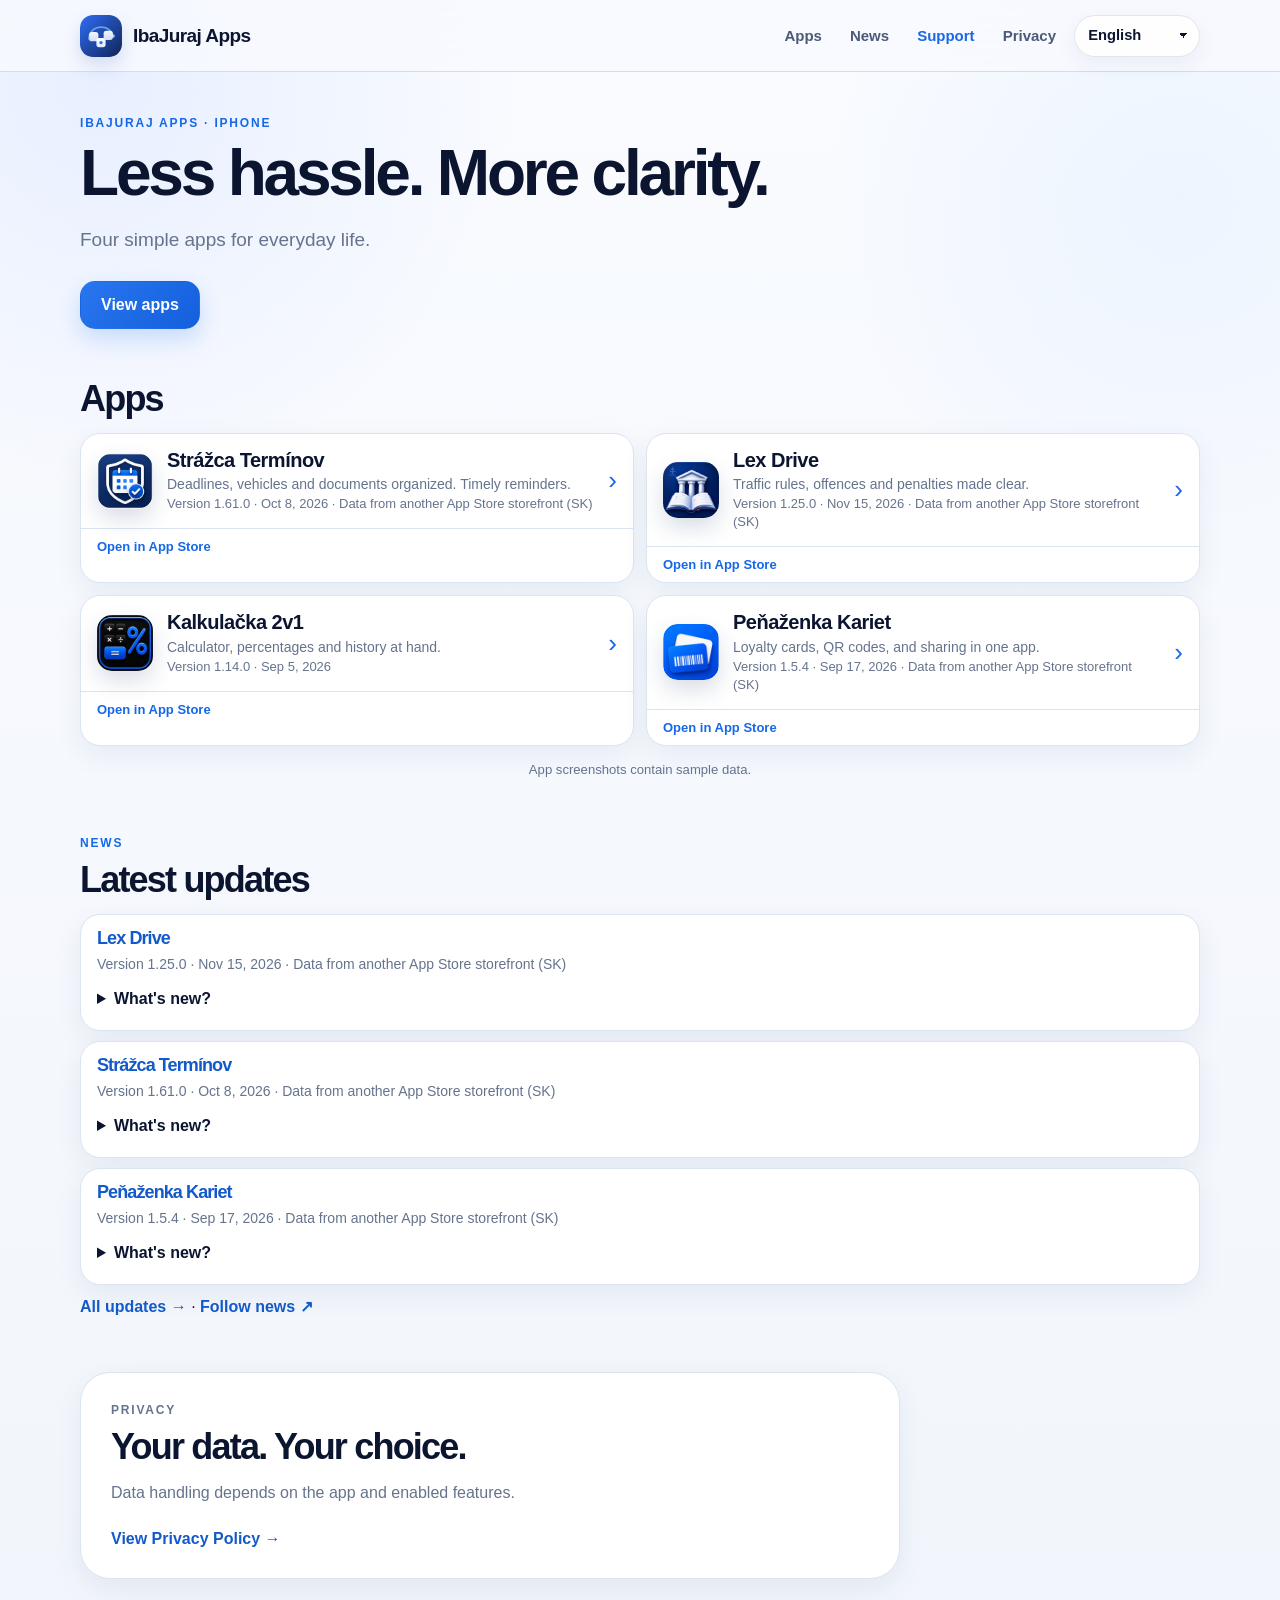
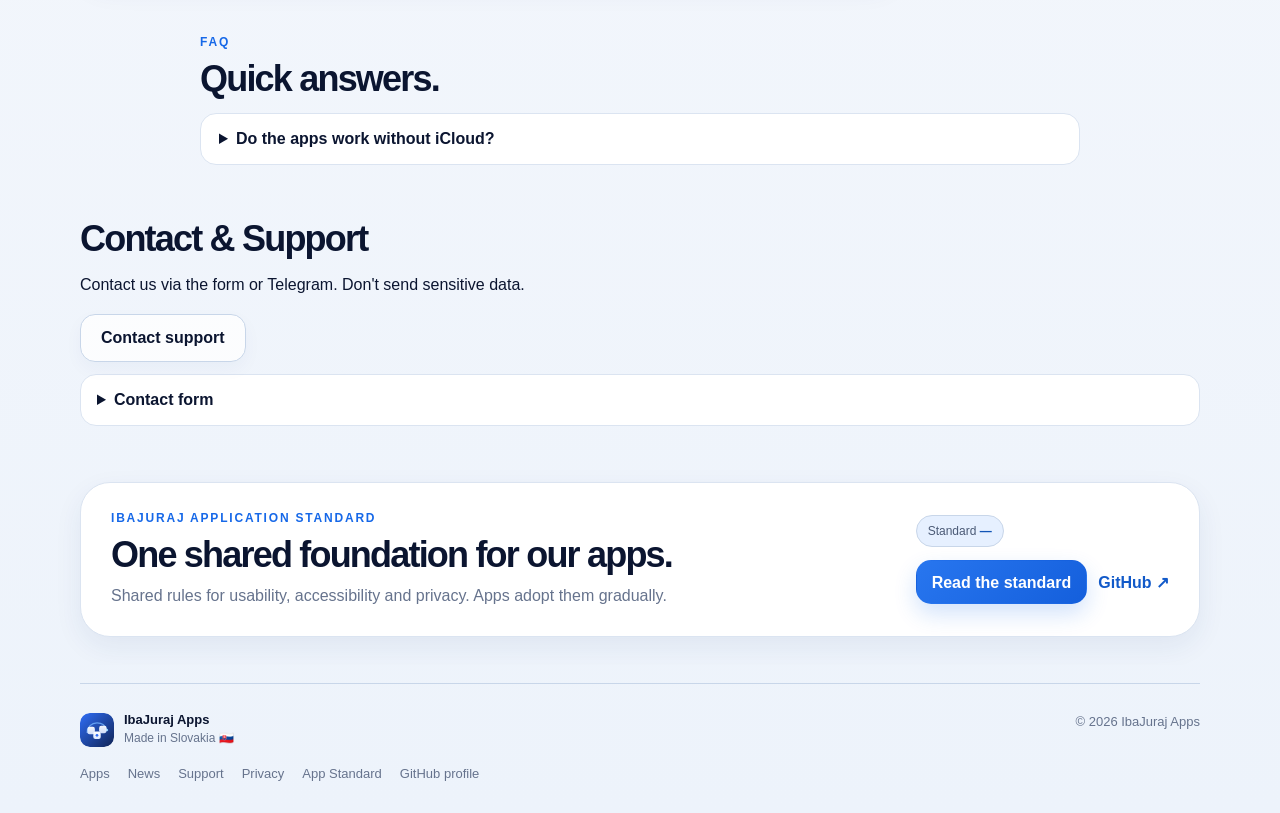
==== commit ab1c8701: "Point portal news links to official Telegram channel" ====
--- a/index.html
+++ b/index.html
@@ -116,7 +116,7 @@
 <article class="catalog-card"><a class="catalog-link" href="/apps/jurajcalc/"><img class="app-icon" src="/assets/kalkulacka-2v1.webp" alt="" width="64" height="64"><div class="catalog-copy"><h3>Kalkulačka 2v1</h3><p>Kalkulačka, percentá a história výpočtov poruke.</p><span class="catalog-version" data-version="jurajcalc"></span></div><span class="catalog-chevron" aria-hidden="true">›</span></a><a class="catalog-store" href="https://apps.apple.com/sk/app/id6777232702?l=sk">Otvoriť v App Store</a></article>
 <article class="catalog-card"><a class="catalog-link" href="/apps/penazenka-kariet/"><img class="app-icon" src="/assets/penazenka-kariet.webp" alt="" width="64" height="64"><div class="catalog-copy"><h3>Peňaženka Kariet</h3><p>Vernostné karty, QR kódy a zdieľanie v jednom.</p><span class="catalog-version" data-version="penazenka-kariet"></span></div><span class="catalog-chevron" aria-hidden="true">›</span></a><a class="catalog-store" href="https://apps.apple.com/sk/app/id6779166726?l=sk">Otvoriť v App Store</a></article></div><p class="gallery-data-notice">Obrázky aplikácií obsahujú ukážkové údaje.</p></section>
 
-    <section class="section portal-news" id="novinky" aria-labelledby="news-title"><p class="eyebrow">Novinky</p><h2 id="news-title">Najnovšie aktualizácie</h2><div data-news="3" class="news-list"></div><p data-news-empty>Informácie o vydaniach nájdete v App Store.</p><a class="text-link" href="/news.html">Všetky aktualizácie →</a> · <a class="text-link" href="https://t.me/IbaJurajAppsNovinky" rel="noopener noreferrer">Sledovať novinky ↗</a></section>
+    <section class="section portal-news" id="novinky" aria-labelledby="news-title"><p class="eyebrow">Novinky</p><h2 id="news-title">Najnovšie aktualizácie</h2><div data-news="3" class="news-list"></div><p data-news-empty>Informácie o vydaniach nájdete v App Store.</p><a class="text-link" href="/news.html">Všetky aktualizácie →</a> · <a class="text-link" href="https://t.me/IbaJurajAppsNews" rel="noopener noreferrer">Sledovať novinky ↗</a></section>
 
     <section class="section privacy-section" aria-label="Ochrana súkromia">
       <article class="privacy-card">
--- a/style.css
+++ b/style.css
@@ -143,7 +143,7 @@
   padding-bottom: 58px;
 }
 .hero-copy { max-width: 940px; }
-.hero-text { max-width: 760px; margin: 0; color: var(--muted); font-size: 19px; }
+.hero-text { max-width: 960px; margin: 0; color: var(--muted); font-size: 19px; }
 .hero-actions, .standard-actions { display: flex; flex-wrap: wrap; gap: 11px; margin-top: 27px; }
 .button {
   min-height: 48px;
@@ -247,7 +247,7 @@
 .support-section { padding-top: 48px; padding-bottom: 38px; }
 .support-heading { margin-bottom: 24px; max-width: 820px; }
 .support-heading h2 { margin-bottom: 12px; }
-.support-heading > p:last-child { max-width: 760px; margin: 0; color: var(--muted); font-size: 16px; }
+.support-heading > p:last-child { max-width: 960px; margin: 0; color: var(--muted); font-size: 16px; }
 .support-grid { display: grid; grid-template-columns: minmax(0, 1.5fr) minmax(260px, .5fr); gap: 18px; align-items: start; }
 .support-form, .telegram-card { border: 1px solid var(--line); border-radius: var(--radius-md); background: rgba(255,255,255,.9); box-shadow: var(--shadow-sm); }
 .support-form { padding: 26px; }
@@ -330,7 +330,7 @@
 .legal-page { min-height: calc(100vh - var(--header-height)); }
 .legal-hero { padding-top: 66px; padding-bottom: 24px; }
 .legal-hero h1 { max-width: 820px; font-size: clamp(48px, 5vw, 66px); }
-.legal-intro { max-width: 760px; margin: 0; color: var(--muted); font-size: 18px; }
+.legal-intro { max-width: 960px; margin: 0; color: var(--muted); font-size: 18px; }
 .legal-grid { padding-top: 22px; display: grid; grid-template-columns: 1fr 1fr; gap: 16px; }
 .legal-card { padding: 26px; border: 1px solid var(--line); border-radius: var(--radius-md); background: rgba(255,255,255,.88); box-shadow: var(--shadow-sm); }
 .legal-card h2 { margin-bottom: 9px; font-size: 27px; }
@@ -351,7 +351,7 @@
   .standard-meta { min-width: 0; }
 }
 
-@media (max-width: 760px) {
+@media (max-width: 960px) {
   :root { --header-height: 70px; --radius-lg: 27px; }
   .site-header { padding-left: env(safe-area-inset-left); padding-right: env(safe-area-inset-right); }
   .nav { width: min(calc(100% - 30px), var(--container)); }
@@ -483,7 +483,7 @@
   .footer-links { grid-template-columns: 1fr; }
 }
 
-@media (max-height: 540px) and (max-width: 760px) {
+@media (max-height: 540px) and (max-width: 960px) {
   .nav-links { top: calc(var(--header-height) + 4px); }
 }
 
@@ -558,7 +558,7 @@
 .app-gallery a:focus-visible,.faq-section summary:focus-visible{outline:3px solid var(--accent);outline-offset:3px}
 .faq-section{max-width:880px}.faq-section details{background:#fff;border:1px solid var(--line);border-radius:16px;padding:16px 18px;margin-top:10px}
 .faq-section summary{cursor:pointer;font-weight:700}.faq-section details p{margin:12px 0 0;color:var(--muted)}
-@media(max-width:760px){.news-section{flex-direction:column;align-items:stretch}.news-section .button{text-align:center}}
+@media(max-width:960px){.news-section{flex-direction:column;align-items:stretch}.news-section .button{text-align:center}}
 
 /* Acceptance fix: full App Store images and a truly opaque iPhone menu. */
 .form-row[hidden], .app-gallery[hidden] { display:none !important; }
@@ -569,7 +569,7 @@
 .legal-quicklinks {display:flex;flex-wrap:wrap;gap:8px;margin-top:18px;}
 .legal-quicklinks a {padding:9px 12px;border:1px solid var(--line-strong);border-radius:999px;background:#fff;color:var(--blue);font-size:13px;font-weight:700;text-decoration:none;}
 .legal-card {scroll-margin-top:calc(var(--header-height) + 15px);}
-@media(max-width:760px) {
+@media(max-width:960px) {
   :root {--header-height:62px;}
   .site-header {background:rgba(248,250,255,.96);}
   .brand img {width:38px;height:38px;}
@@ -593,7 +593,7 @@
 
 /* Minimal shared-content polish */
 .gallery-data-notice{margin:14px 0 0;font-size:.82rem;color:var(--muted);text-align:center}
-@media(max-width:760px){.site-footer{padding-bottom:24px}.footer-links{row-gap:1px}}
+@media(max-width:960px){.site-footer{padding-bottom:24px}.footer-links{row-gap:1px}}
 
 /* Portal: compact catalogue, details and common appearance. */
 :root{--radius-xl:28px;--surface-muted:var(--bg-deep);--shadow:var(--shadow-sm);color-scheme:light dark}
@@ -641,7 +641,7 @@
 .portal-page .legal-hero{max-width:900px}
 .portal-page .legal-hero h1{font-size:clamp(34px,5vw,56px)}
 .portal-page .legal-updated{max-width:900px}
-@media(max-width:760px){.portal-page .section{padding-block:20px}.portal-page .hero{padding-block:28px 12px}.portal-home .hero-actions{display:none}.catalog-grid{grid-template-columns:1fr;gap:9px}.catalog-link{padding:12px;gap:11px}.catalog-link .app-icon{width:50px;height:50px}.catalog-copy h3{font-size:18px}.catalog-store{padding:8px 12px}.product-section.app-card{margin-block:14px}.product-head .app-icon{width:64px;height:64px}.product-section .app-gallery a{flex-basis:40%;max-width:158px}.portal-page .standard-card,.portal-page .privacy-card{padding:18px}.portal-page .legal-card{padding:18px}}
+@media(max-width:960px){.portal-page .section{padding-block:20px}.portal-page .hero{padding-block:28px 12px}.portal-home .hero-actions{display:none}.catalog-grid{grid-template-columns:1fr;gap:9px}.catalog-link{padding:12px;gap:11px}.catalog-link .app-icon{width:50px;height:50px}.catalog-copy h3{font-size:18px}.catalog-store{padding:8px 12px}.product-section.app-card{margin-block:14px}.product-head .app-icon{width:64px;height:64px}.product-section .app-gallery a{flex-basis:40%;max-width:158px}.portal-page .standard-card,.portal-page .privacy-card{padding:18px}.portal-page .legal-card{padding:18px}}
 @media(prefers-color-scheme:dark){
 :root{--bg:#101722;--bg-deep:#141e2c;--surface:#182333;--surface-solid:#182333;--text:#f2f5fc;--muted:#bcc9dc;--muted-strong:#d1dbea;--line:#34445e;--line-strong:#465b78;--blue:#75b2ff;--blue-hover:#9ac9ff;--blue-soft:#243b59;--navy:#233955;--shadow-sm:0 8px 20px #0002;--shadow-md:0 15px 36px #0004}
 body{background:linear-gradient(180deg,var(--bg),var(--bg-deep));color:var(--text)}
